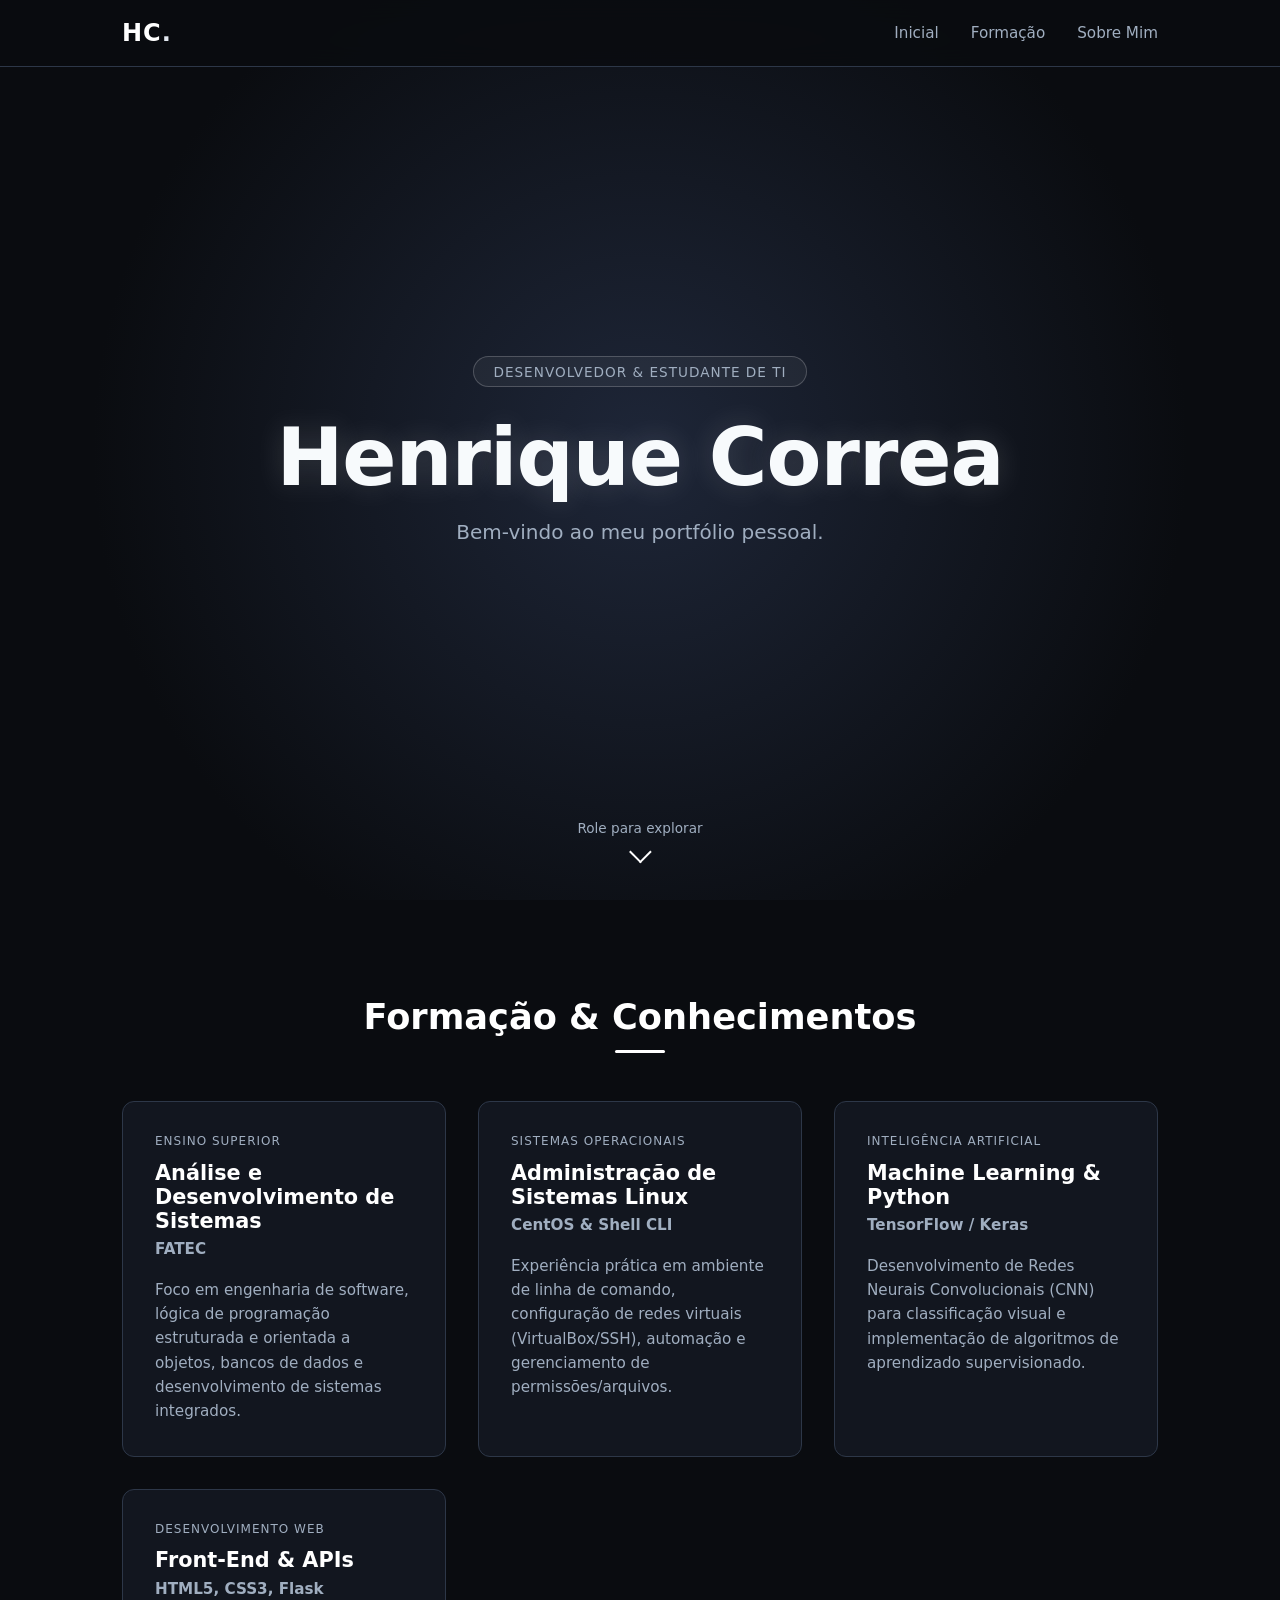
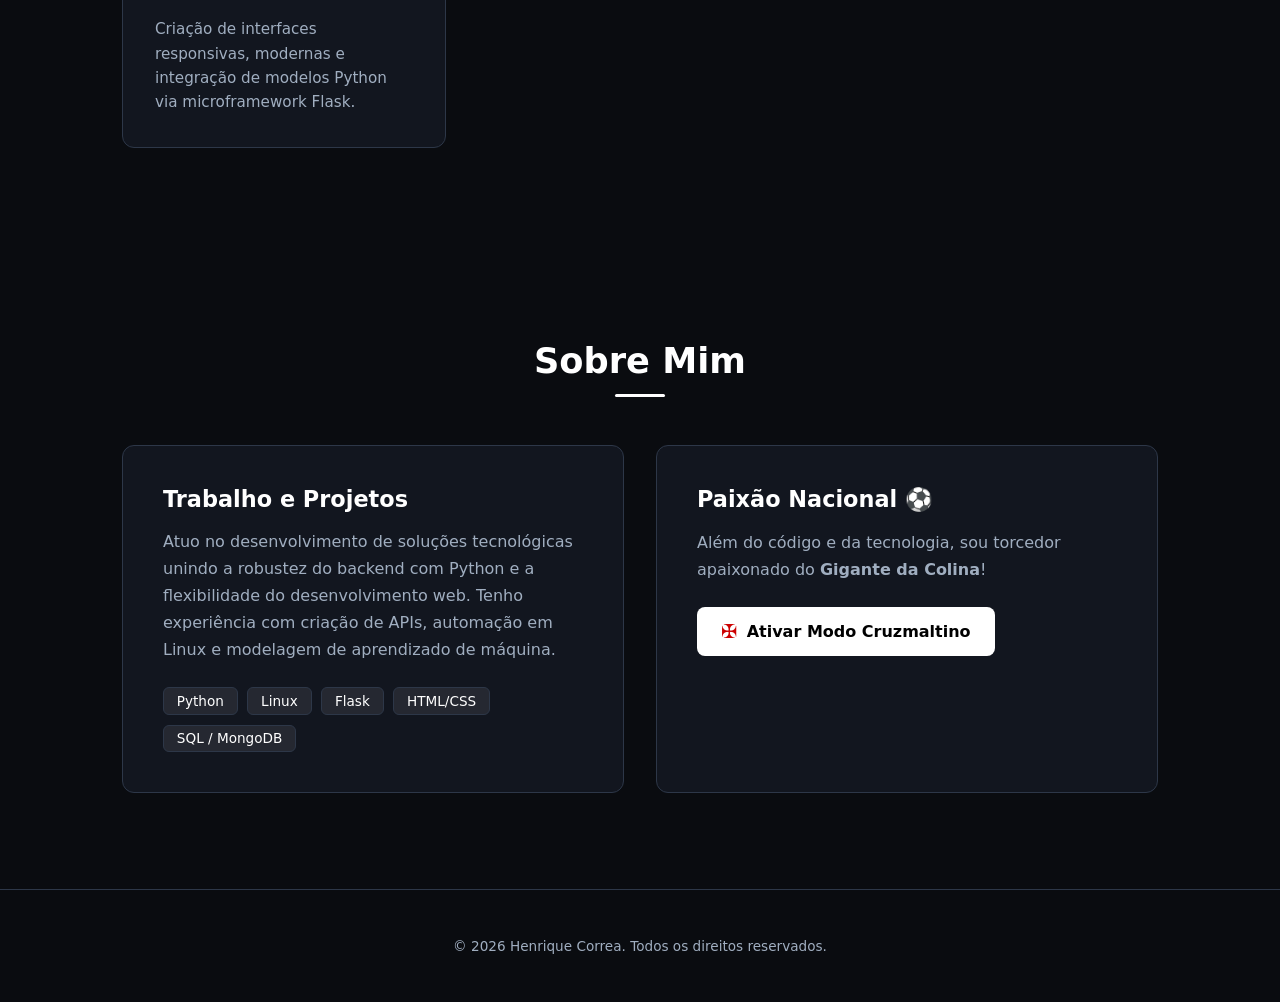
==== index.html @ 9134839c "commitando portifólio" ====
<!DOCTYPE html>
<html lang="pt-BR">
<head>
  <meta charset="UTF-8">
  <meta name="viewport" content="width=device-width, initial-scale=1.0">
  <title>Henrique Correa | Portfólio</title>
  <link rel="stylesheet" href="style.css">
</head>
<body>

  <!-- Checkbox invisível para controlar o efeito do Vasco sem JS -->
  <input type="checkbox" id="vasco-toggle" class="vasco-checkbox">

  <!-- Navbar Fixa -->
  <header class="navbar-container">
    <nav class="navbar">
      <a href="#inicial" class="logo">HC<span>.</span></a>
      <ul class="nav-links">
        <li><a href="#inicial">Inicial</a></li>
        <li><a href="#formacao">Formação</a></li>
        <li><a href="#sobre-mim">Sobre Mim</a></li>
      </ul>
    </nav>
  </header>

  <main>
    <!-- Seção 1: Inicial (Hero) -->
    <section id="inicial" class="hero-section">
      <div class="hero-content">
        <span class="badge">Desenvolvedor & Estudante de TI</span>
        <h1 class="hero-title">Henrique Correa</h1>
        <p class="hero-subtitle">Bem-vindo ao meu portfólio pessoal.</p>
        
        <a href="#formacao" class="scroll-indicator" aria-label="Rolar para baixo">
          <span>Role para explorar</span>
          <div class="chevron"></div>
        </a>
      </div>
    </section>

    <!-- Seção 2: Formação -->
    <section id="formacao" class="section-container">
      <h2 class="section-title">Formação & Conhecimentos</h2>
      
      <div class="cards-grid">
        <div class="card slide-from-left">
          <div class="card-tag">Ensino Superior</div>
          <h3>Análise e Desenvolvimento de Sistemas</h3>
          <p class="card-institution">FATEC</p>
          <p>Foco em engenharia de software, lógica de programação estruturada e orientada a objetos, bancos de dados e desenvolvimento de sistemas integrados.</p>
        </div>

        <div class="card slide-from-right">
          <div class="card-tag">Sistemas Operacionais</div>
          <h3>Administração de Sistemas Linux</h3>
          <p class="card-institution">CentOS & Shell CLI</p>
          <p>Experiência prática em ambiente de linha de comando, configuração de redes virtuais (VirtualBox/SSH), automação e gerenciamento de permissões/arquivos.</p>
        </div>

        <div class="card slide-from-left">
          <div class="card-tag">Inteligência Artificial</div>
          <h3>Machine Learning & Python</h3>
          <p class="card-institution">TensorFlow / Keras</p>

          <p>Desenvolvimento de Redes Neurais Convolucionais (CNN) para classificação visual e implementação de algoritmos de aprendizado supervisionado.</p>
        </div>

        <div class="card slide-from-right">
          <div class="card-tag">Desenvolvimento Web</div>
          <h3>Front-End & APIs</h3>
          <p class="card-institution">HTML5, CSS3, Flask</p>
          <p>Criação de interfaces responsivas, modernas e integração de modelos Python via microframework Flask.</p>
        </div>
      </div>
    </section>

    <!-- Seção 3: Sobre Mim -->
    <section id="sobre-mim" class="section-container">
      <h2 class="section-title">Sobre Mim</h2>

      <div class="about-grid">
        <div class="about-card slide-from-left">
          <h3>Trabalho e Projetos</h3>
          <p>
            Atuo no desenvolvimento de soluções tecnológicas unindo a robustez do backend com Python e a flexibilidade do desenvolvimento web. Tenho experiência com criação de APIs, automação em Linux e modelagem de aprendizado de máquina.
          </p>
          <div class="tech-tags">
            <span>Python</span>
            <span>Linux</span>
            <span>Flask</span>
            <span>HTML/CSS</span>
            <span>SQL / MongoDB</span>
          </div>
        </div>

        <div class="about-card vasco-card slide-from-right">
          <h3>Paixão Nacional ⚽</h3>
          <p>
            Além do código e da tecnologia, sou torcedor apaixonado do <strong>Gigante da Colina</strong>!
          </p>
          
          <!-- Botão que ativa a modal do Vasco via CSS -->
          <label for="vasco-toggle" class="btn-vasco">
            <span class="cross">✠</span> Ativar Modo Cruzmaltino
          </label>
        </div>
      </div>
    </section>
  </main>

  <!-- Overlay / Modal do Escudo do Vasco Girando -->
  <div class="vasco-overlay">
    <label for="vasco-toggle" class="close-btn" title="Fechar">&times;</label>
    <div class="vasco-content">
      <img src="https://upload.wikimedia.org/wikipedia/pt/a/ac/CRVascoDaGama.svg" alt="Escudo do Vasco da Gama" class="spinning-shield">
      <h2>CASACA! CASACA! ◤✠◢</h2>
      <p>Vasco da Gama!</p>
    </div>
  </div>

  <footer>
    <p>&copy; 2026 Henrique Correa. Todos os direitos reservados.</p>
  </footer>

</body>
</html>
---- style.css ----
/* ==========================================================================
   1. RESET & VARIÁVEIS
   ========================================================================== */
* {
  margin: 0;
  padding: 0;
  box-sizing: border-box;
}

:root {
  --bg-main: #0a0c10;
  --bg-card: #12161f;
  --bg-card-hover: #1a202c;
  --text-main: #ffffff;
  --text-muted: #a0aec0;
  --accent-white: #f7fafc;
  --accent-glow: rgba(255, 255, 255, 0.15);
  --border-color: #2d3748;
  --font-sans: 'Segoe UI', system-ui, -apple-system, sans-serif;
}

html {
  scroll-behavior: smooth;
  font-family: var(--font-sans);
  background-color: var(--bg-main);
  color: var(--text-main);
}

body {
  overflow-x: hidden;
}

/* ==========================================================================
   2. NAVBAR
   ========================================================================== */
.navbar-container {
  position: fixed;
  top: 0;
  left: 0;
  width: 100%;
  z-index: 1000;
  background: rgba(10, 12, 16, 0.85);
  backdrop-filter: blur(12px);
  border-bottom: 1px solid var(--border-color);
}

.navbar {
  max-width: 1100px;
  margin: 0 auto;
  display: flex;
  justify-content: space-between;
  align-items: center;
  padding: 1.2rem 2rem;
}

.logo {
  font-size: 1.5rem;
  font-weight: 800;
  color: var(--text-main);
  text-decoration: none;
  letter-spacing: 1px;
}

.logo span {
  color: #e2e8f0;
}

.nav-links {
  display: flex;
  list-style: none;
  gap: 2rem;
}

.nav-links a {
  color: var(--text-muted);
  text-decoration: none;
  font-weight: 500;
  font-size: 0.95rem;
  transition: all 0.3s ease;
  position: relative;
  padding: 0.4rem 0;
}

.nav-links a:hover {
  color: var(--text-main);
}

.nav-links a::after {
  content: '';
  position: absolute;
  bottom: 0;
  left: 0;
  width: 0%;
  height: 2px;
  background-color: var(--text-main);
  transition: width 0.3s ease;
}

.nav-links a:hover::after {
  width: 100%;
}

/* ==========================================================================
   3. SEÇÃO INICIAL (HERO)
   ========================================================================== */
.hero-section {
  min-height: 100vh;
  display: flex;
  justify-content: center;
  align-items: center;
  text-align: center;
  padding: 0 1.5rem;
  background: radial-gradient(circle at center, #1e2638 0%, var(--bg-main) 70%);
  position: relative;
}

.badge {
  display: inline-block;
  padding: 0.4rem 1.2rem;
  border-radius: 50px;
  background: rgba(255, 255, 255, 0.05);
  border: 1px solid rgba(255, 255, 255, 0.2);
  font-size: 0.85rem;
  color: var(--text-muted);
  margin-bottom: 1.5rem;
  letter-spacing: 1px;
  text-transform: uppercase;
}

.hero-title {
  font-size: clamp(2.8rem, 7vw, 5rem);
  font-weight: 900;
  letter-spacing: -1px;
  color: var(--accent-white);
  text-shadow: 0 0 30px var(--accent-glow);
  margin-bottom: 1rem;
}

.hero-subtitle {
  font-size: 1.25rem;
  color: var(--text-muted);
  max-width: 600px;
  margin: 0 auto;
}

.scroll-indicator {
  position: absolute;
  bottom: 2.5rem;
  left: 50%;
  transform: translateX(-50%);
  display: flex;
  flex-direction: column;
  align-items: center;
  gap: 0.5rem;
  color: var(--text-muted);
  text-decoration: none;
  font-size: 0.85rem;
  transition: color 0.3s;
}

.scroll-indicator:hover {
  color: var(--text-main);
}

.chevron {
  width: 16px;
  height: 16px;
  border-right: 2px solid var(--text-main);
  border-bottom: 2px solid var(--text-main);
  transform: rotate(45deg);
  animation: bounce 1.8s infinite;
}

@keyframes bounce {
  0%, 20%, 50%, 80%, 100% { transform: translateY(0) rotate(45deg); }
  40% { transform: translateY(-8px) rotate(45deg); }
  60% { transform: translateY(-4px) rotate(45deg); }
}

/* ==========================================================================
   4. SEÇÕES GENÉRICAS & CARDS
   ========================================================================== */
.section-container {
  max-width: 1100px;
  margin: 0 auto;
  padding: 6rem 2rem;
}

.section-title {
  font-size: 2.2rem;
  font-weight: 700;
  margin-bottom: 3rem;
  text-align: center;
  position: relative;
}

.section-title::after {
  content: '';
  display: block;
  width: 50px;
  height: 3px;
  background: var(--text-main);
  margin: 0.8rem auto 0;
  border-radius: 2px;
}

.cards-grid {
  display: grid;
  grid-template-columns: repeat(auto-fit, minmax(300px, 1fr));
  gap: 2rem;
}

.card {
  background: var(--bg-card);
  border: 1px solid var(--border-color);
  border-radius: 12px;
  padding: 2rem;
  transition: transform 0.3s ease, border-color 0.3s ease;
}

.card:hover {
  transform: translateY(-5px);
  border-color: rgba(255, 255, 255, 0.4);
  background: var(--bg-card-hover);
}

.card-tag {
  font-size: 0.75rem;
  text-transform: uppercase;
  letter-spacing: 1px;
  color: var(--text-muted);
  margin-bottom: 0.8rem;
}

.card h3 {
  font-size: 1.3rem;
  margin-bottom: 0.3rem;
}

.card-institution {
  color: #cbd5e0;
  font-size: 0.9rem;
  font-weight: 600;
  margin-bottom: 1rem;
}

.card p {
  color: var(--text-muted);
  line-height: 1.6;
  font-size: 0.95rem;
}

/* ==========================================================================
   5. SEÇÃO SOBRE MIM & VASCO
   ========================================================================== */
.about-grid {
  display: grid;
  grid-template-columns: repeat(auto-fit, minmax(320px, 1fr));
  gap: 2rem;
}

.about-card {
  background: var(--bg-card);
  border: 1px solid var(--border-color);
  border-radius: 12px;
  padding: 2.5rem;
}

.about-card h3 {
  font-size: 1.4rem;
  margin-bottom: 1rem;
}

.about-card p {
  color: var(--text-muted);
  line-height: 1.7;
  margin-bottom: 1.5rem;
}

.tech-tags {
  display: flex;
  flex-wrap: wrap;
  gap: 0.6rem;
}

.tech-tags span {
  background: rgba(255, 255, 255, 0.08);
  border: 1px solid var(--border-color);
  padding: 0.3rem 0.8rem;
  border-radius: 6px;
  font-size: 0.85rem;
  color: var(--text-main);
}

/* Botão do Vasco */
.btn-vasco {
  display: inline-flex;
  align-items: center;
  gap: 0.6rem;
  background: #ffffff;
  color: #000000;
  padding: 0.8rem 1.5rem;
  border-radius: 8px;
  font-weight: 700;
  cursor: pointer;
  transition: all 0.3s ease;
  user-select: none;
}

.btn-vasco:hover {
  background: #e2e8f0;
  transform: scale(1.03);
  box-shadow: 0 0 20px rgba(255, 255, 255, 0.3);
}

.btn-vasco .cross {
  color: #cc0000;
  font-size: 1.2rem;
}

/* ==========================================================================
   6. INTERATIVIDADE DO VASCO (SEM JS - CHECKBOX HACK)
   ========================================================================== */
.vasco-checkbox {
  display: none;
}

.vasco-overlay {
  position: fixed;
  top: 0;
  left: 0;
  width: 100vw;
  height: 100vh;
  background: rgba(0, 0, 0, 0.95);
  backdrop-filter: blur(10px);
  z-index: 2000;
  display: flex;
  justify-content: center;
  align-items: center;
  opacity: 0;
  pointer-events: none;
  transition: opacity 0.4s ease;
}

/* Quando o checkbox é marcado, exibe a modal */
.vasco-checkbox:checked ~ .vasco-overlay {
  opacity: 1;
  pointer-events: auto;
}

.vasco-content {
  text-align: center;
}

.spinning-shield {
  width: 220px;
  height: auto;
  margin-bottom: 2rem;
  filter: drop-shadow(0 0 25px rgba(255, 255, 255, 0.4));
  animation: spin 6s linear infinite;
}

@keyframes spin {
  from { transform: rotate(0deg); }
  to { transform: rotate(360deg); }
}

.vasco-content h2 {
  font-size: 2.2rem;
  letter-spacing: 2px;
  margin-bottom: 0.5rem;
}

.vasco-content p {
  color: var(--text-muted);
  font-size: 1.2rem;
}

.close-btn {
  position: absolute;
  top: 2rem;
  right: 2.5rem;
  font-size: 3rem;
  color: var(--text-main);
  cursor: pointer;
  transition: transform 0.2s;
}

.close-btn:hover {
  transform: scale(1.2);
}

/* ==========================================================================
   7. ANIMAÇÃO AO ROLAR (SCROLL-DRIVEN ANIMATIONS DAS LATERAIS PARA O MEIO)
   ========================================================================== */
@keyframes slideInFromLeft {
  from {
    opacity: 0;
    transform: translateX(-100px);
  }
  to {
    opacity: 1;
    transform: translateX(0);
  }
}

@keyframes slideInFromRight {
  from {
    opacity: 0;
    transform: translateX(100px);
  }
  to {
    opacity: 1;
    transform: translateX(0);
  }
}

/* Suporte Moderno CSS Scroll-Driven Animation */
@supports (animation-timeline: view()) {
  .slide-from-left {
    animation: slideInFromLeft linear both;
    animation-timeline: view();
    animation-range: entry 10% cover 30%;
  }

  .slide-from-right {
    animation: slideInFromRight linear both;
    animation-timeline: view();
    animation-range: entry 10% cover 30%;
  }
}

/* Fallback com transição suave */
@supports not (animation-timeline: view()) {
  .slide-from-left, .slide-from-right {
    opacity: 1;
    transform: none;
  }
}

/* ==========================================================================
   8. FOOTER & RESPONSIVIDADE
   ========================================================================== */
footer {
  text-align: center;
  padding: 3rem 1rem;
  border-top: 1px solid var(--border-color);
  color: var(--text-muted);
  font-size: 0.85rem;
}

@media (max-width: 600px) {
  .navbar {
    padding: 1rem;
  }
  .nav-links {
    gap: 1rem;
  }
  .nav-links a {
    font-size: 0.85rem;
  }
}
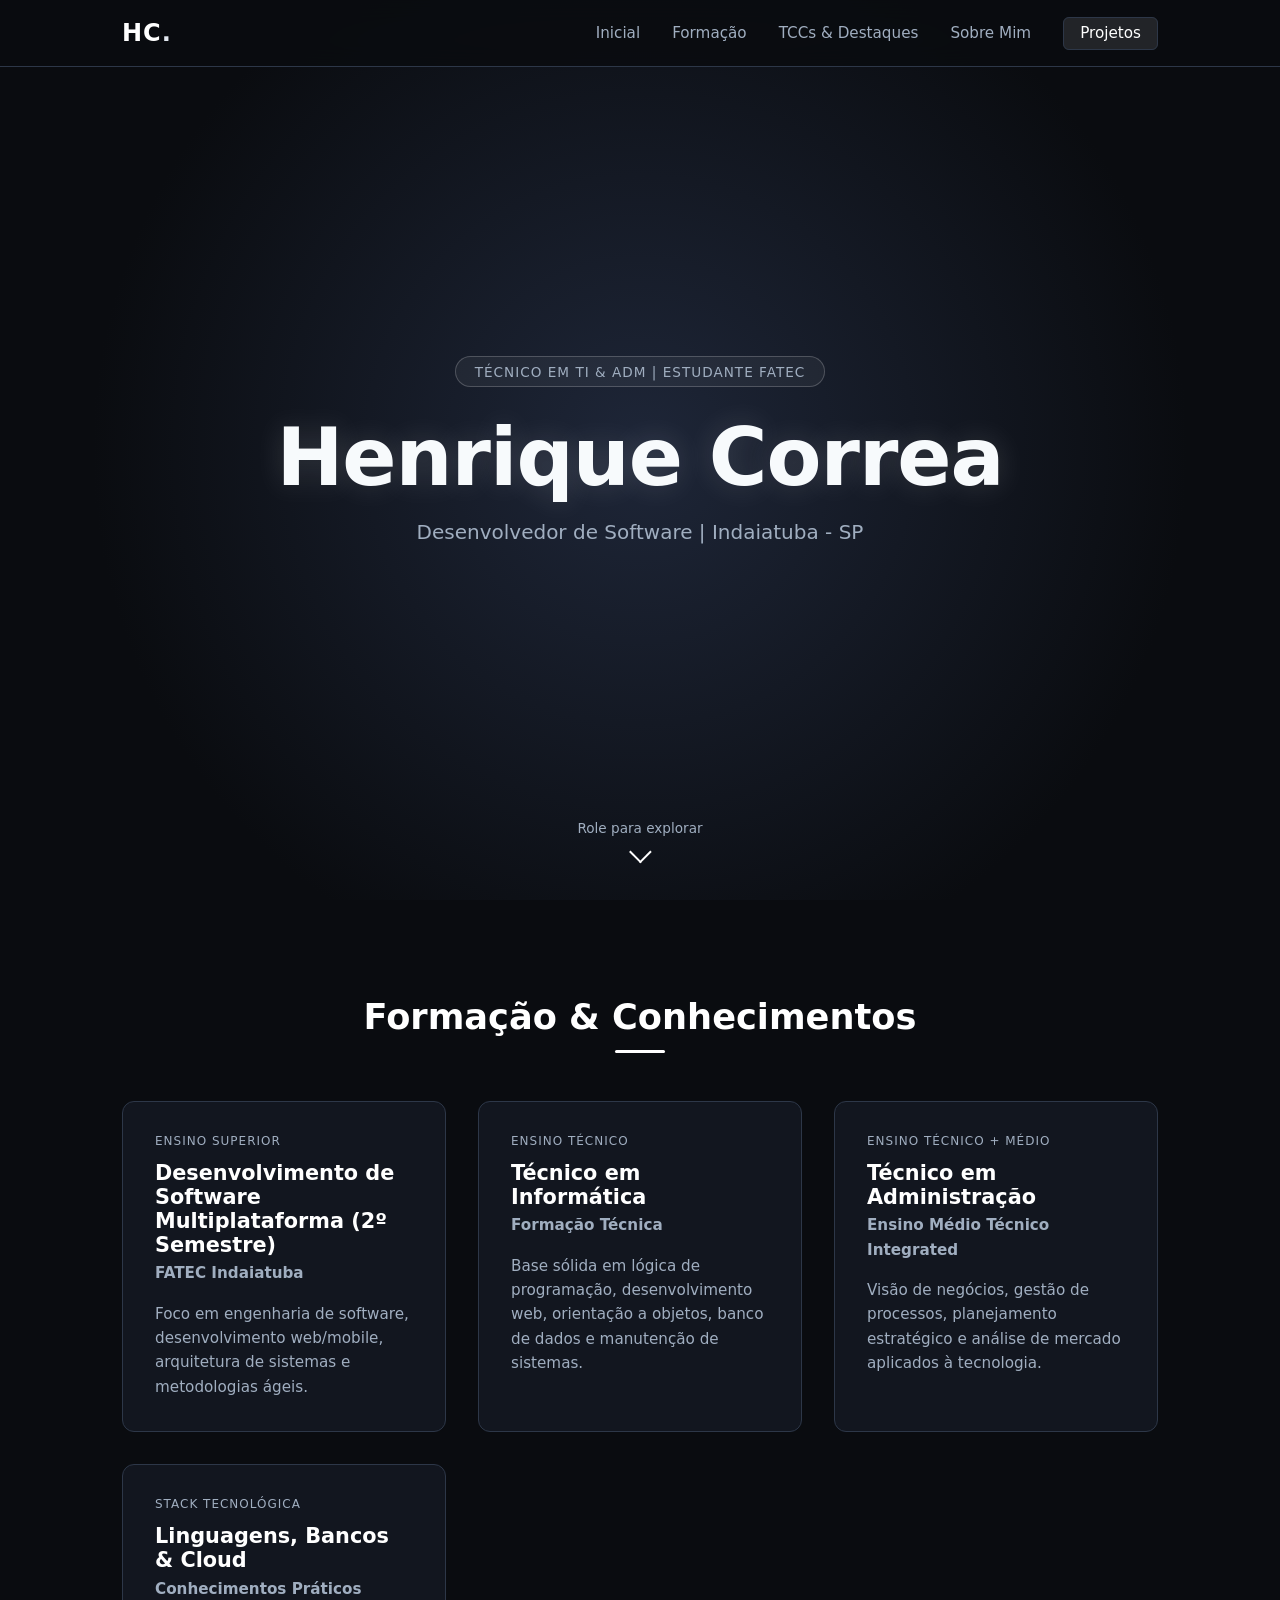
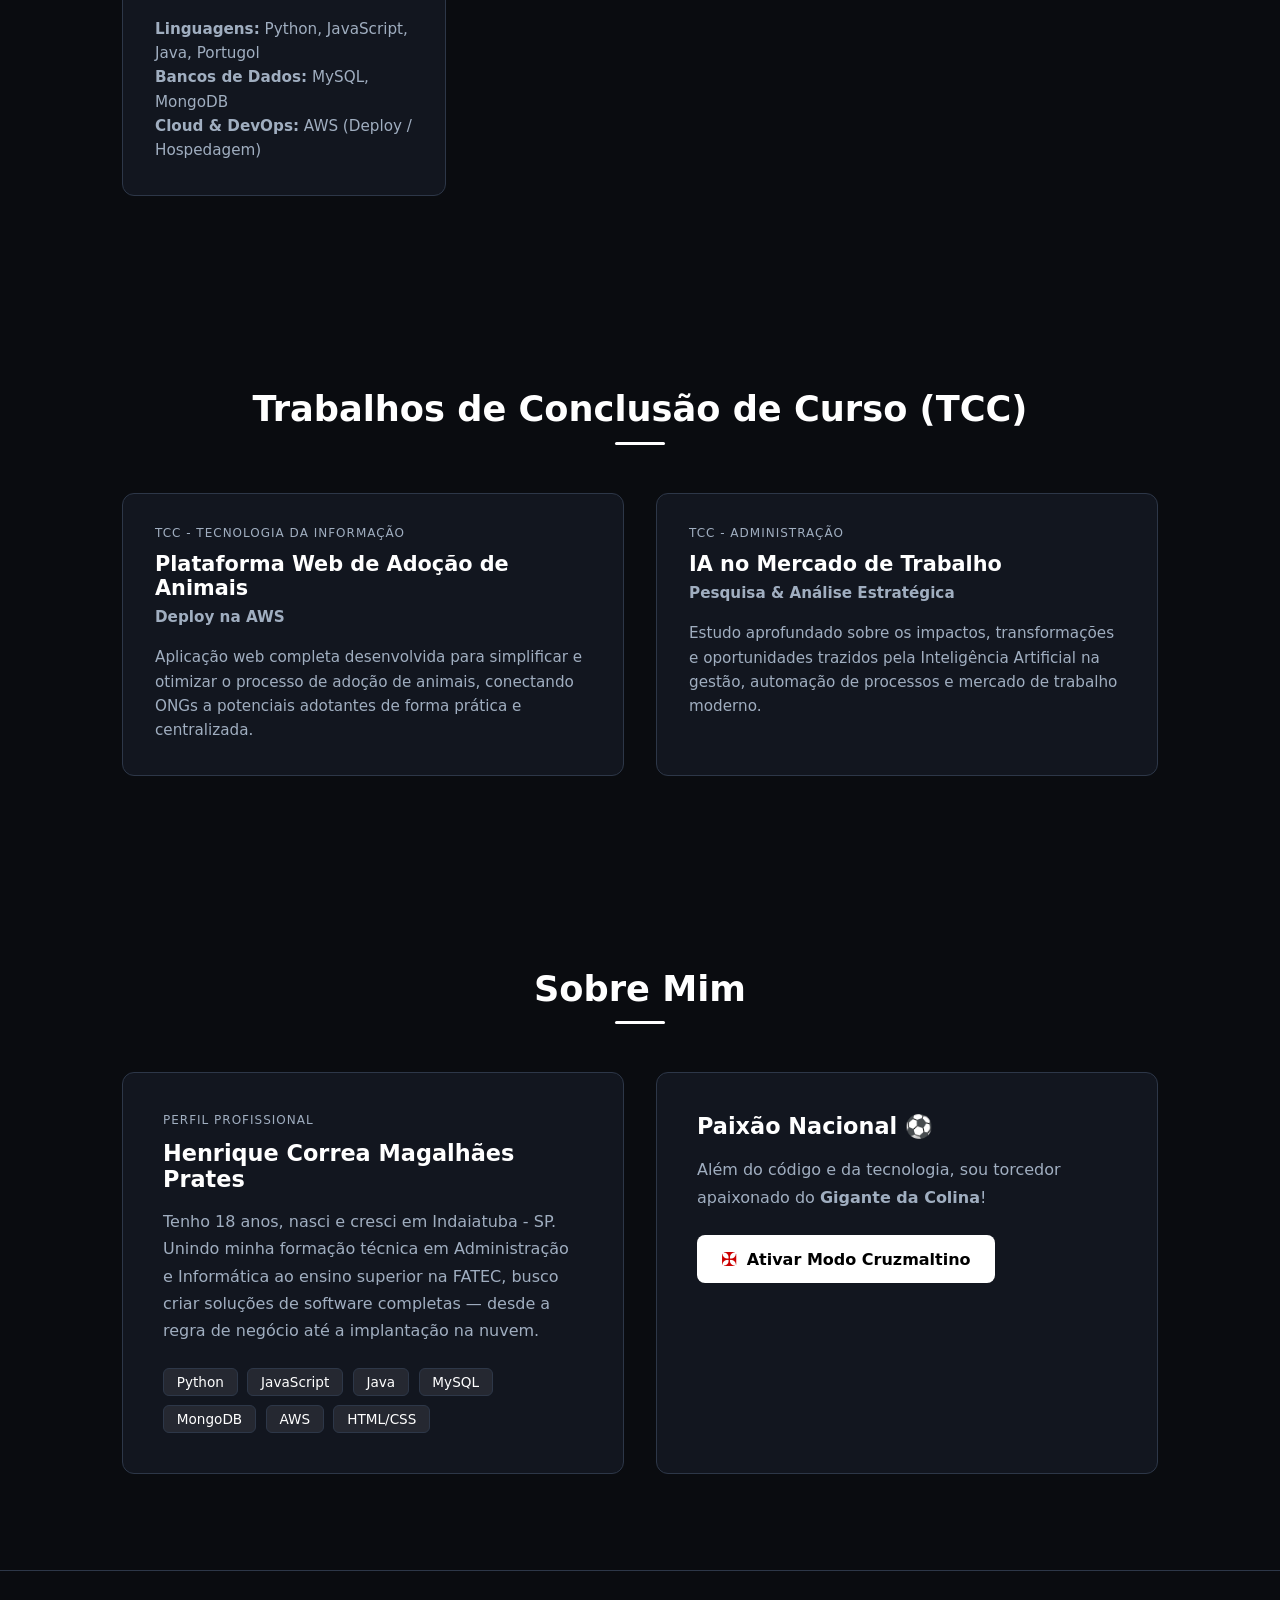
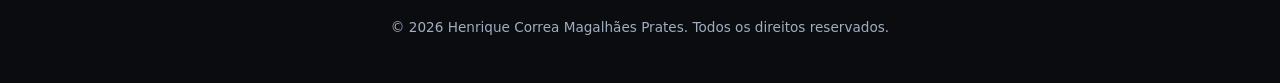
==== commit 7d025cb3: "mudanças feitas com o gemini" ====
--- a/index.html
+++ b/index.html
@@ -18,7 +18,9 @@
       <ul class="nav-links">
         <li><a href="#inicial">Inicial</a></li>
         <li><a href="#formacao">Formação</a></li>
+        <li><a href="#tccs">TCCs & Destaques</a></li>
         <li><a href="#sobre-mim">Sobre Mim</a></li>
+        <li><a href="projetos.html" class="nav-btn">Projetos</a></li>
       </ul>
     </nav>
   </header>
@@ -27,9 +29,9 @@
     <!-- Seção 1: Inicial (Hero) -->
     <section id="inicial" class="hero-section">
       <div class="hero-content">
-        <span class="badge">Desenvolvedor & Estudante de TI</span>
+        <span class="badge">Técnico em TI & Adm | Estudante FATEC</span>
         <h1 class="hero-title">Henrique Correa</h1>
-        <p class="hero-subtitle">Bem-vindo ao meu portfólio pessoal.</p>
+        <p class="hero-subtitle">Desenvolvedor de Software | Indaiatuba - SP</p>
         
         <a href="#formacao" class="scroll-indicator" aria-label="Rolar para baixo">
           <span>Role para explorar</span>
@@ -38,58 +40,83 @@
       </div>
     </section>
 
-    <!-- Seção 2: Formação -->
+    <!-- Seção 2: Formação & Conhecimentos -->
     <section id="formacao" class="section-container">
       <h2 class="section-title">Formação & Conhecimentos</h2>
       
       <div class="cards-grid">
         <div class="card slide-from-left">
           <div class="card-tag">Ensino Superior</div>
-          <h3>Análise e Desenvolvimento de Sistemas</h3>
-          <p class="card-institution">FATEC</p>
-          <p>Foco em engenharia de software, lógica de programação estruturada e orientada a objetos, bancos de dados e desenvolvimento de sistemas integrados.</p>
+          <h3>Desenvolvimento de Software Multiplataforma (2º Semestre)</h3>
+          <p class="card-institution">FATEC Indaiatuba</p>
+          <p>Foco em engenharia de software, desenvolvimento web/mobile, arquitetura de sistemas e metodologias ágeis.</p>
         </div>
 
         <div class="card slide-from-right">
-          <div class="card-tag">Sistemas Operacionais</div>
-          <h3>Administração de Sistemas Linux</h3>
-          <p class="card-institution">CentOS & Shell CLI</p>
-          <p>Experiência prática em ambiente de linha de comando, configuração de redes virtuais (VirtualBox/SSH), automação e gerenciamento de permissões/arquivos.</p>
+          <div class="card-tag">Ensino Técnico</div>
+          <h3>Técnico em Informática</h3>
+          <p class="card-institution">Formação Técnica</p>
+          <p>Base sólida em lógica de programação, desenvolvimento web, orientação a objetos, banco de dados e manutenção de sistemas.</p>
         </div>
 
         <div class="card slide-from-left">
-          <div class="card-tag">Inteligência Artificial</div>
-          <h3>Machine Learning & Python</h3>
-          <p class="card-institution">TensorFlow / Keras</p>
-
-          <p>Desenvolvimento de Redes Neurais Convolucionais (CNN) para classificação visual e implementação de algoritmos de aprendizado supervisionado.</p>
+          <div class="card-tag">Ensino Técnico + Médio</div>
+          <h3>Técnico em Administração</h3>
+          <p class="card-institution">Ensino Médio Técnico Integrated</p>
+          <p>Visão de negócios, gestão de processos, planejamento estratégico e análise de mercado aplicados à tecnologia.</p>
         </div>
 
         <div class="card slide-from-right">
-          <div class="card-tag">Desenvolvimento Web</div>
-          <h3>Front-End & APIs</h3>
-          <p class="card-institution">HTML5, CSS3, Flask</p>
-          <p>Criação de interfaces responsivas, modernas e integração de modelos Python via microframework Flask.</p>
+          <div class="card-tag">Stack Tecnológica</div>
+          <h3>Linguagens, Bancos & Cloud</h3>
+          <p class="card-institution">Conhecimentos Práticos</p>
+          <p><strong>Linguagens:</strong> Python, JavaScript, Java, Portugol<br>
+             <strong>Bancos de Dados:</strong> MySQL, MongoDB<br>
+             <strong>Cloud & DevOps:</strong> AWS (Deploy / Hospedagem)</p>
         </div>
       </div>
     </section>
 
-    <!-- Seção 3: Sobre Mim -->
+    <!-- Seção 3: TCCs e Destaques -->
+    <section id="tccs" class="section-container">
+      <h2 class="section-title">Trabalhos de Conclusão de Curso (TCC)</h2>
+
+      <div class="cards-grid">
+        <div class="card slide-from-left">
+          <div class="card-tag">TCC - Tecnologia da Informação</div>
+          <h3>Plataforma Web de Adoção de Animais</h3>
+          <p class="card-institution">Deploy na AWS</p>
+          <p>Aplicação web completa desenvolvida para simplificar e otimizar o processo de adoção de animais, conectando ONGs a potenciais adotantes de forma prática e centralizada.</p>
+        </div>
+
+        <div class="card slide-from-right">
+          <div class="card-tag">TCC - Administração</div>
+          <h3>IA no Mercado de Trabalho</h3>
+          <p class="card-institution">Pesquisa & Análise Estratégica</p>
+          <p>Estudo aprofundado sobre os impactos, transformações e oportunidades trazidos pela Inteligência Artificial na gestão, automação de processos e mercado de trabalho moderno.</p>
+        </div>
+      </div>
+    </section>
+
+    <!-- Seção 4: Sobre Mim -->
     <section id="sobre-mim" class="section-container">
       <h2 class="section-title">Sobre Mim</h2>
 
       <div class="about-grid">
         <div class="about-card slide-from-left">
-          <h3>Trabalho e Projetos</h3>
+          <div class="card-tag">Perfil Profissional</div>
+          <h3>Henrique Correa Magalhães Prates</h3>
           <p>
-            Atuo no desenvolvimento de soluções tecnológicas unindo a robustez do backend com Python e a flexibilidade do desenvolvimento web. Tenho experiência com criação de APIs, automação em Linux e modelagem de aprendizado de máquina.
+            Tenho 18 anos, nasci e cresci em Indaiatuba - SP. Unindo minha formação técnica em Administração e Informática ao ensino superior na FATEC, busco criar soluções de software completas — desde a regra de negócio até a implantação na nuvem.
           </p>
           <div class="tech-tags">
             <span>Python</span>
-            <span>Linux</span>
-            <span>Flask</span>
+            <span>JavaScript</span>
+            <span>Java</span>
+            <span>MySQL</span>
+            <span>MongoDB</span>
+            <span>AWS</span>
             <span>HTML/CSS</span>
-            <span>SQL / MongoDB</span>
           </div>
         </div>
 
@@ -112,14 +139,14 @@
   <div class="vasco-overlay">
     <label for="vasco-toggle" class="close-btn" title="Fechar">&times;</label>
     <div class="vasco-content">
-      <img src="https://upload.wikimedia.org/wikipedia/pt/a/ac/CRVascoDaGama.svg" alt="Escudo do Vasco da Gama" class="spinning-shield">
-      <h2>CASACA! CASACA! ◤✠◢</h2>
+      <img src="https://lojahepta.com/cdn/shop/collections/Vasco.png?v=1777574917&width=2048" alt="Escudo do Vasco da Gama" class="spinning-shield">
+      <h2>◤✠◢</h2>
       <p>Vasco da Gama!</p>
     </div>
   </div>
 
   <footer>
-    <p>&copy; 2026 Henrique Correa. Todos os direitos reservados.</p>
+    <p>&copy; 2026 Henrique Correa Magalhães Prates. Todos os direitos reservados.</p>
   </footer>
 
 </body>
--- a/style.css
+++ b/style.css
@@ -459,4 +459,25 @@
   .nav-links a {
     font-size: 0.85rem;
   }
+}
+
+/* ==========================================================================
+   AJUSTES NAVBAR PARA O BOTÃO DE PROJETOS
+   ========================================================================== */
+.nav-links .nav-btn {
+  background: rgba(255, 255, 255, 0.1);
+  border: 1px solid var(--border-color);
+  padding: 0.4rem 1rem;
+  border-radius: 6px;
+  color: var(--text-main);
+}
+
+.nav-links .nav-btn:hover,
+.nav-links .nav-btn.active {
+  background: #ffffff;
+  color: #000000;
+}
+
+.nav-links .nav-btn::after {
+  display: none;
 }
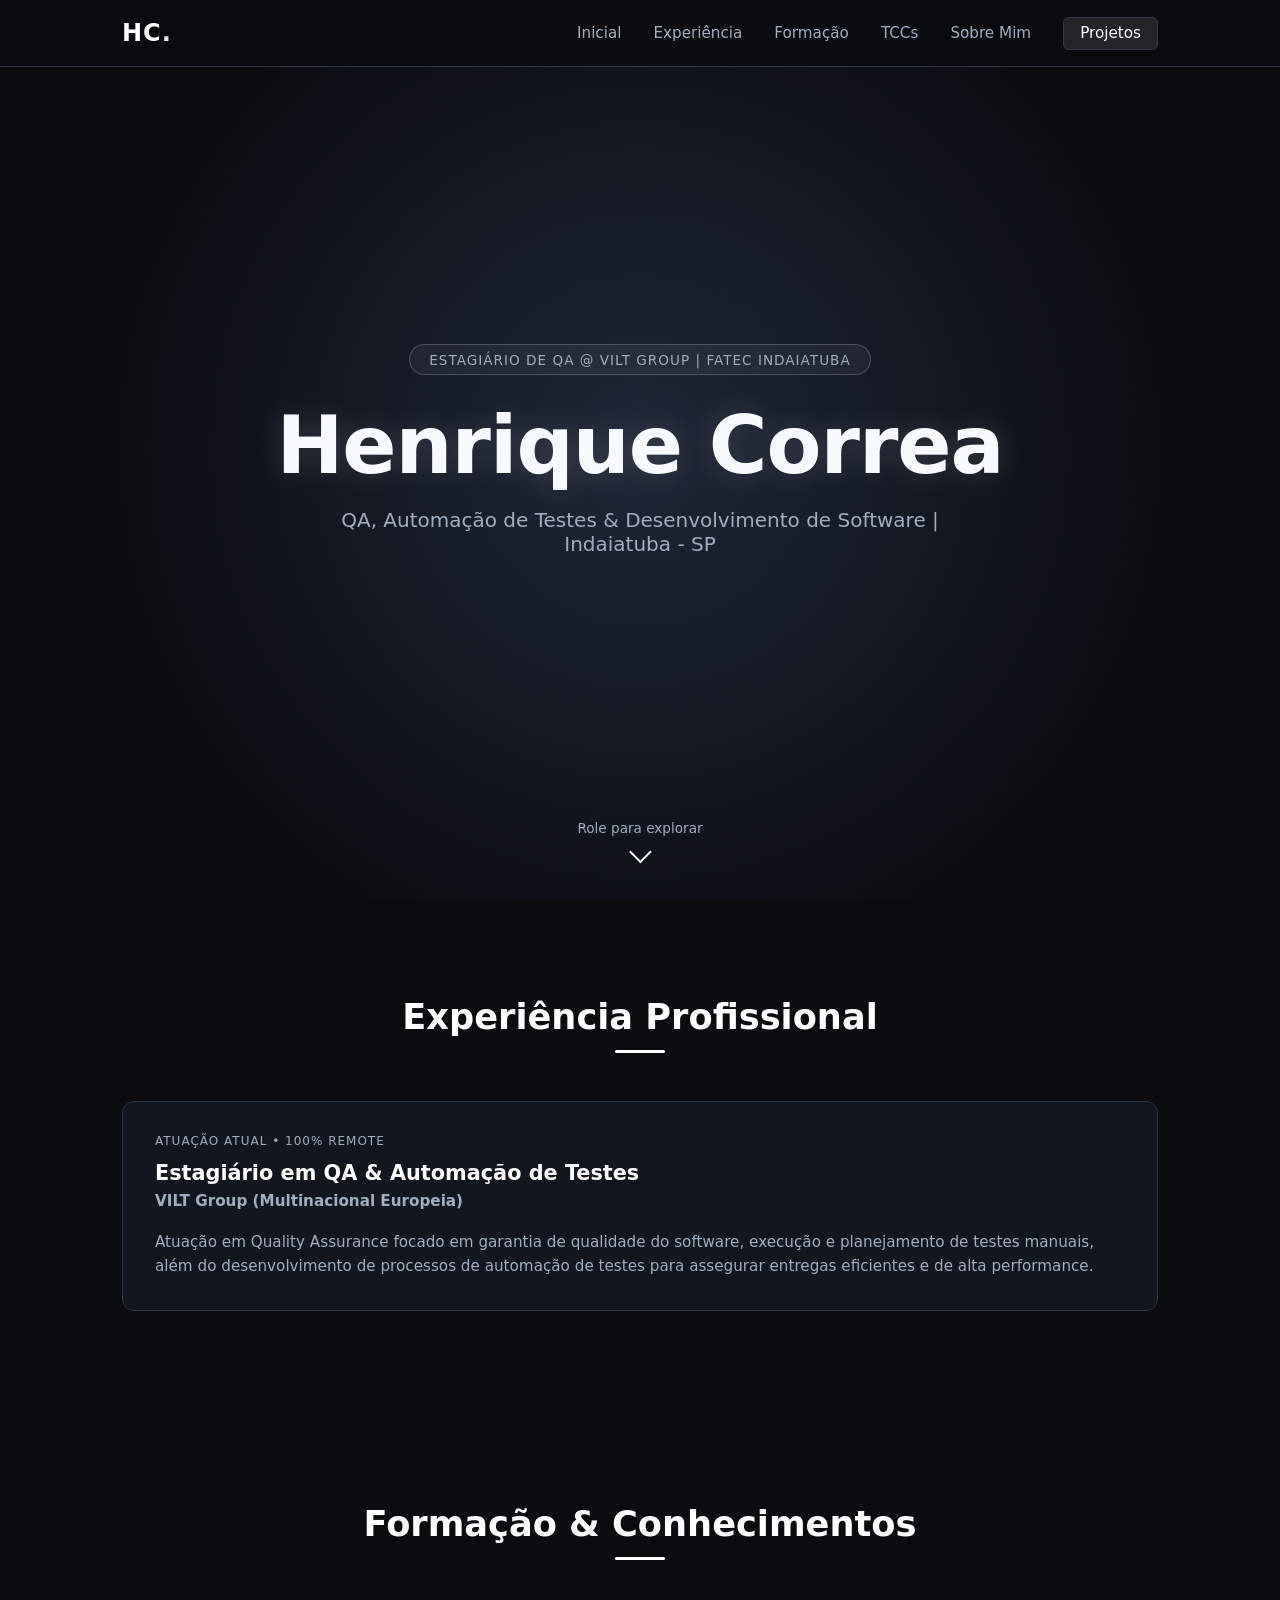
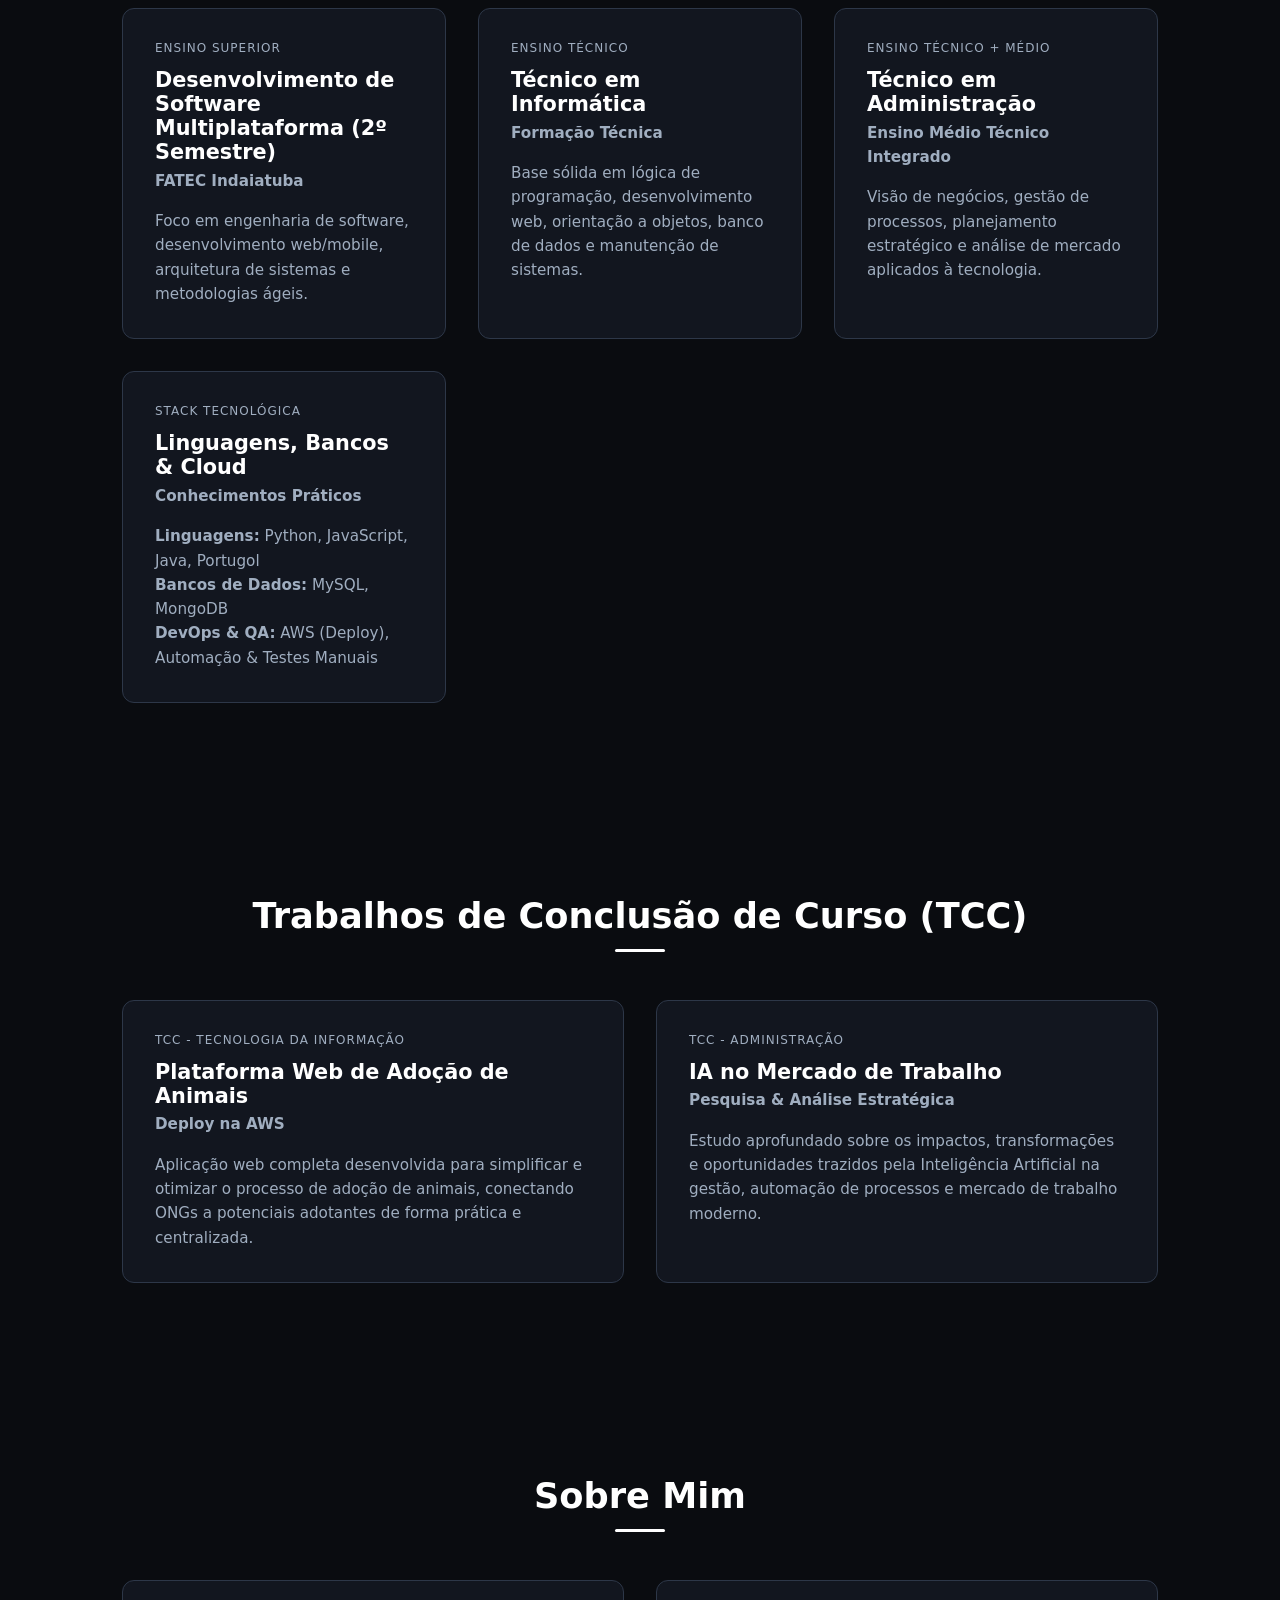
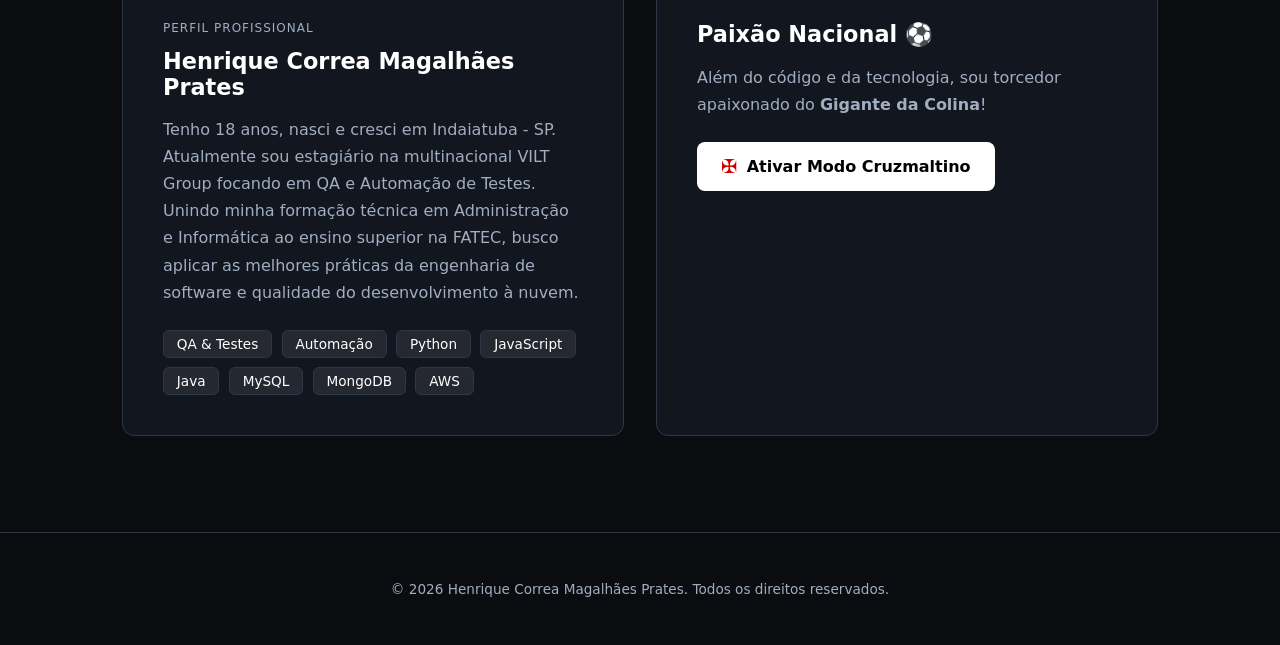
==== commit a7f05f91: "atualizando pagina principal, adicionando experiencia profissional" ====
--- a/index.html
+++ b/index.html
@@ -17,8 +17,9 @@
       <a href="#inicial" class="logo">HC<span>.</span></a>
       <ul class="nav-links">
         <li><a href="#inicial">Inicial</a></li>
+        <li><a href="#experiencia">Experiência</a></li>
         <li><a href="#formacao">Formação</a></li>
-        <li><a href="#tccs">TCCs & Destaques</a></li>
+        <li><a href="#tccs">TCCs</a></li>
         <li><a href="#sobre-mim">Sobre Mim</a></li>
         <li><a href="projetos.html" class="nav-btn">Projetos</a></li>
       </ul>
@@ -29,18 +30,34 @@
     <!-- Seção 1: Inicial (Hero) -->
     <section id="inicial" class="hero-section">
       <div class="hero-content">
-        <span class="badge">Técnico em TI & Adm | Estudante FATEC</span>
+        <span class="badge">Estagiário de QA @ VILT Group | FATEC Indaiatuba</span>
         <h1 class="hero-title">Henrique Correa</h1>
-        <p class="hero-subtitle">Desenvolvedor de Software | Indaiatuba - SP</p>
+        <p class="hero-subtitle">QA, Automação de Testes & Desenvolvimento de Software | Indaiatuba - SP</p>
         
-        <a href="#formacao" class="scroll-indicator" aria-label="Rolar para baixo">
+        <a href="#experiencia" class="scroll-indicator" aria-label="Rolar para baixo">
           <span>Role para explorar</span>
           <div class="chevron"></div>
         </a>
       </div>
     </section>
 
-    <!-- Seção 2: Formação & Conhecimentos -->
+    <!-- Seção 2: Experiência Profissional -->
+    <section id="experiencia" class="section-container">
+      <h2 class="section-title">Experiência Profissional</h2>
+
+      <div class="cards-grid">
+        <div class="card slide-from-left" style="grid-column: 1 / -1;">
+          <div class="card-tag">Atuação Atual • 100% Remote</div>
+          <h3>Estagiário em QA & Automação de Testes</h3>
+          <p class="card-institution">VILT Group (Multinacional Europeia)</p>
+          <p>
+            Atuação em Quality Assurance focado em garantia de qualidade do software, execução e planejamento de testes manuais, além do desenvolvimento de processos de automação de testes para assegurar entregas eficientes e de alta performance.
+          </p>
+        </div>
+      </div>
+    </section>
+
+    <!-- Seção 3: Formação & Conhecimentos -->
     <section id="formacao" class="section-container">
       <h2 class="section-title">Formação & Conhecimentos</h2>
       
@@ -62,7 +79,7 @@
         <div class="card slide-from-left">
           <div class="card-tag">Ensino Técnico + Médio</div>
           <h3>Técnico em Administração</h3>
-          <p class="card-institution">Ensino Médio Técnico Integrated</p>
+          <p class="card-institution">Ensino Médio Técnico Integrado</p>
           <p>Visão de negócios, gestão de processos, planejamento estratégico e análise de mercado aplicados à tecnologia.</p>
         </div>
 
@@ -72,12 +89,12 @@
           <p class="card-institution">Conhecimentos Práticos</p>
           <p><strong>Linguagens:</strong> Python, JavaScript, Java, Portugol<br>
              <strong>Bancos de Dados:</strong> MySQL, MongoDB<br>
-             <strong>Cloud & DevOps:</strong> AWS (Deploy / Hospedagem)</p>
+             <strong>DevOps & QA:</strong> AWS (Deploy), Automação & Testes Manuais</p>
         </div>
       </div>
     </section>
 
-    <!-- Seção 3: TCCs e Destaques -->
+    <!-- Seção 4: TCCs e Destaques -->
     <section id="tccs" class="section-container">
       <h2 class="section-title">Trabalhos de Conclusão de Curso (TCC)</h2>
 
@@ -98,7 +115,7 @@
       </div>
     </section>
 
-    <!-- Seção 4: Sobre Mim -->
+    <!-- Seção 5: Sobre Mim -->
     <section id="sobre-mim" class="section-container">
       <h2 class="section-title">Sobre Mim</h2>
 
@@ -107,16 +124,17 @@
           <div class="card-tag">Perfil Profissional</div>
           <h3>Henrique Correa Magalhães Prates</h3>
           <p>
-            Tenho 18 anos, nasci e cresci em Indaiatuba - SP. Unindo minha formação técnica em Administração e Informática ao ensino superior na FATEC, busco criar soluções de software completas — desde a regra de negócio até a implantação na nuvem.
+            Tenho 18 anos, nasci e cresci em Indaiatuba - SP. Atualmente sou estagiário na multinacional VILT Group focando em QA e Automação de Testes. Unindo minha formação técnica em Administração e Informática ao ensino superior na FATEC, busco aplicar as melhores práticas da engenharia de software e qualidade do desenvolvimento à nuvem.
           </p>
           <div class="tech-tags">
+            <span>QA & Testes</span>
+            <span>Automação</span>
             <span>Python</span>
             <span>JavaScript</span>
             <span>Java</span>
             <span>MySQL</span>
             <span>MongoDB</span>
             <span>AWS</span>
-            <span>HTML/CSS</span>
           </div>
         </div>
 
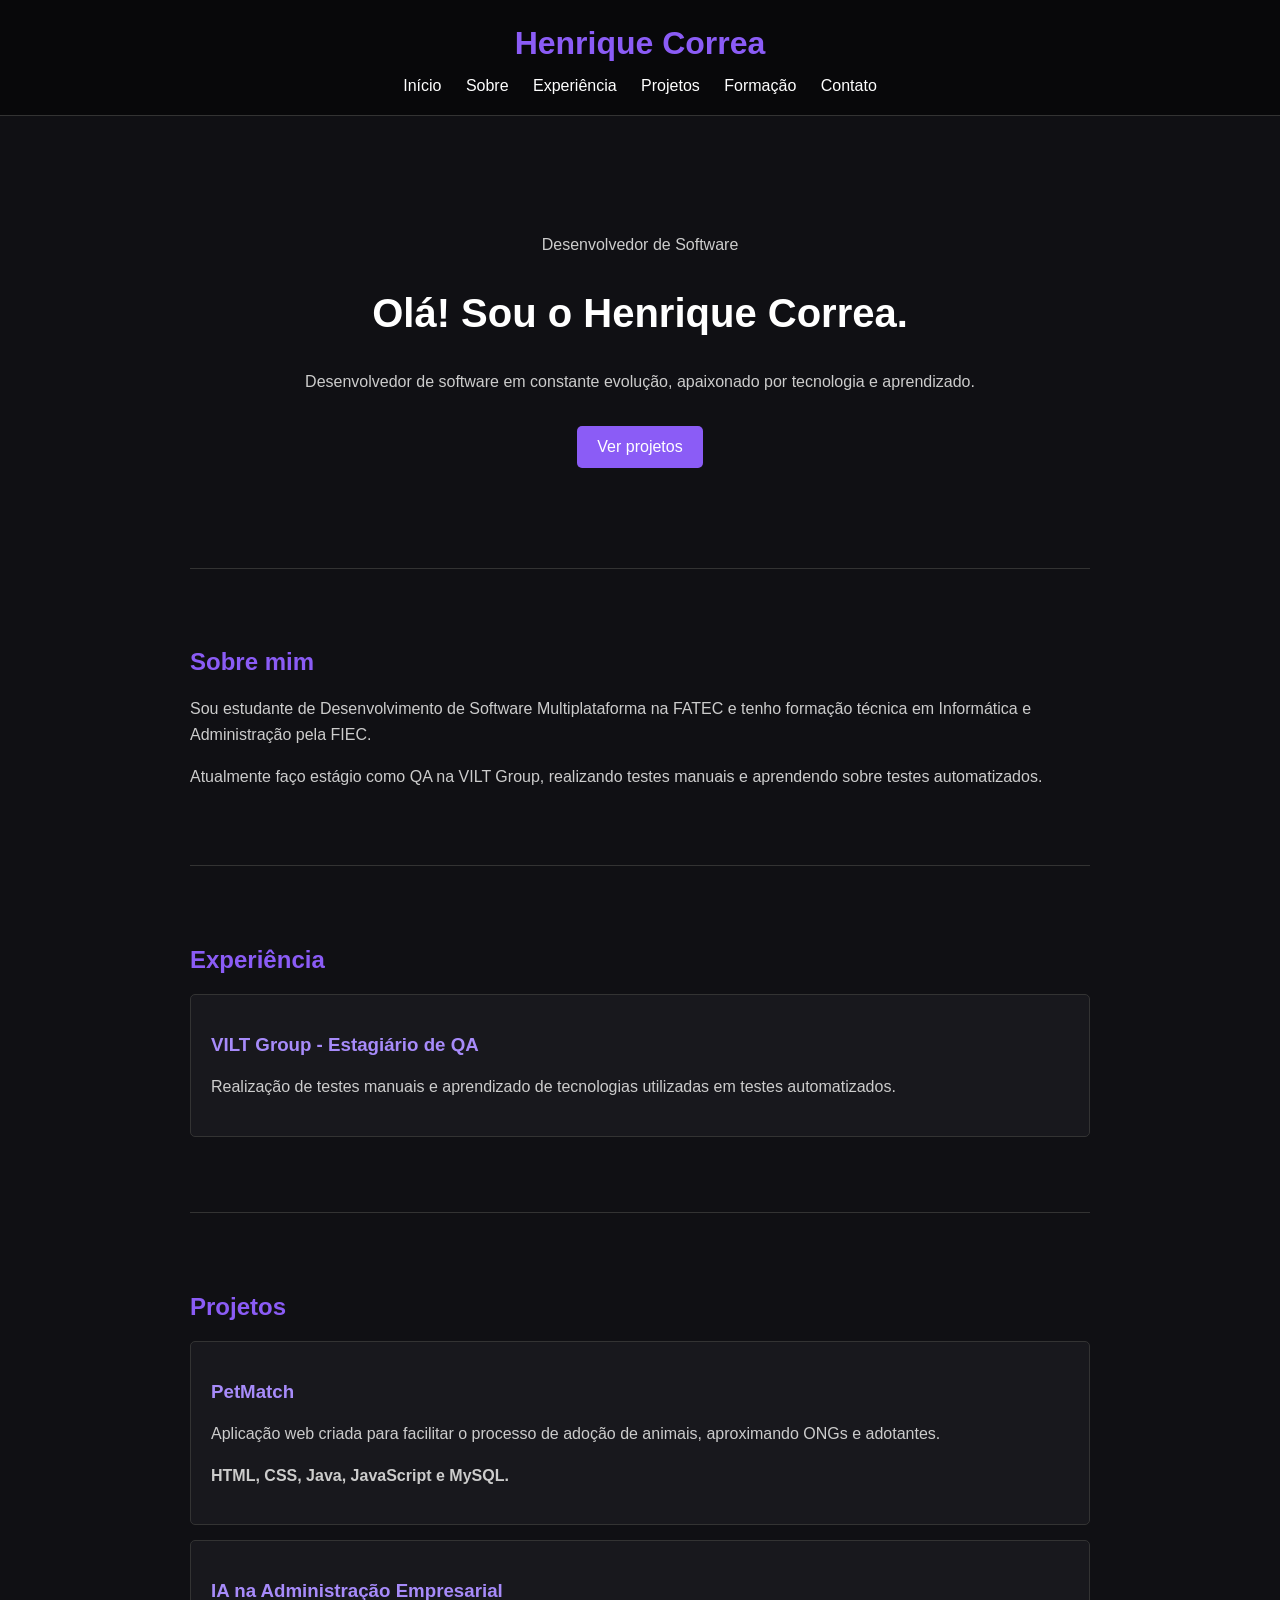
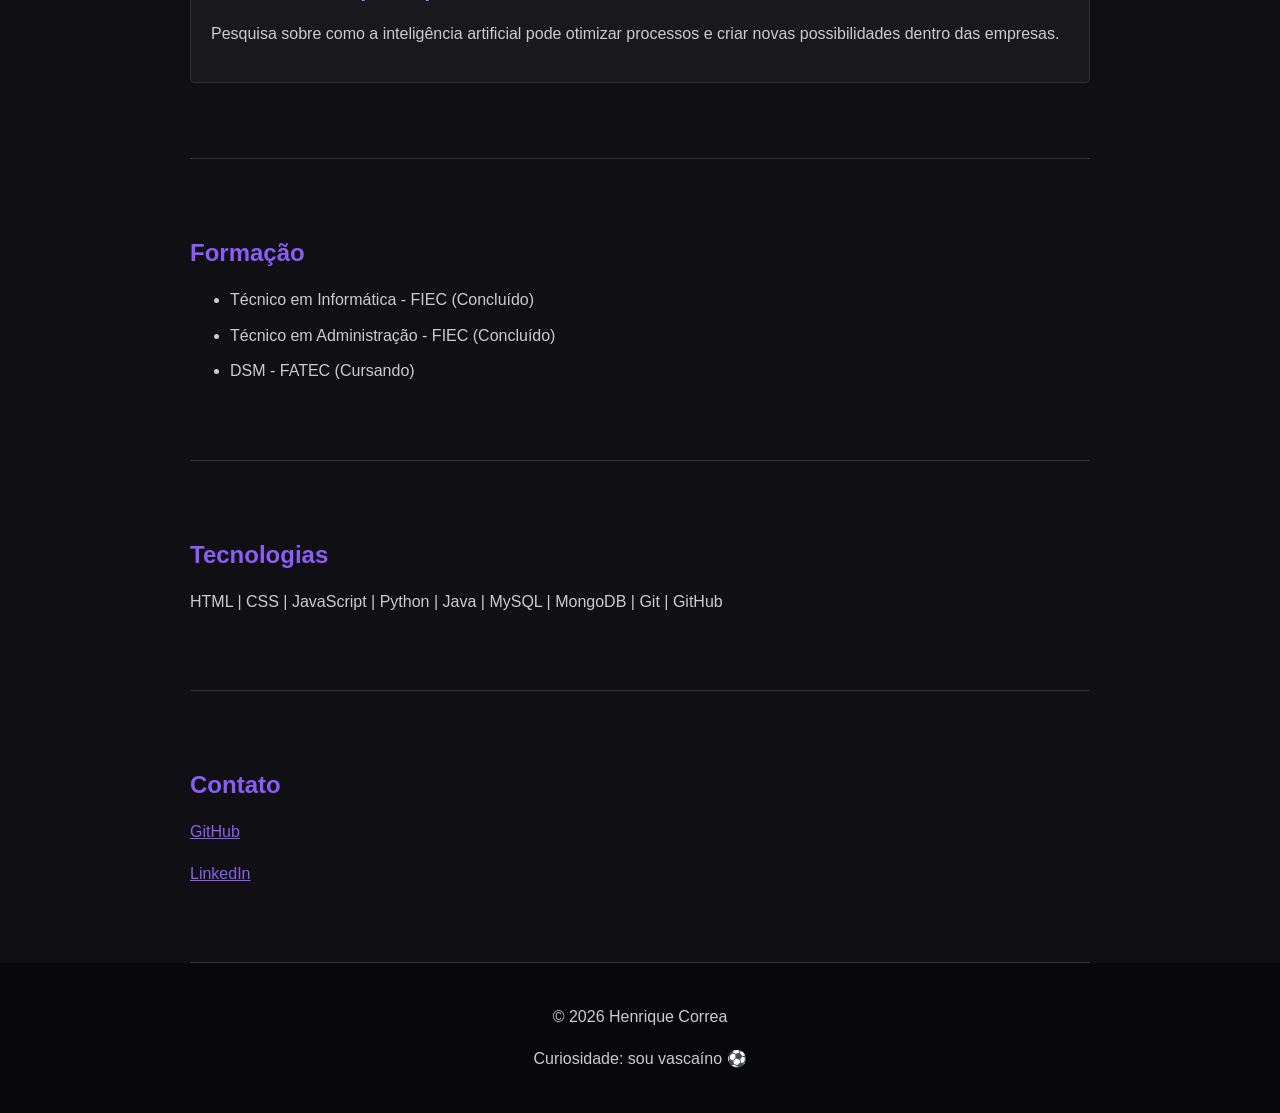
==== commit b30f6388: "Adicionando as mudanças e finalizando a aplicação web" ====
--- a/index.html
+++ b/index.html
@@ -1,171 +1,110 @@
 <!DOCTYPE html>
-<html lang="pt-BR">
+<html lang="pt-br">
+
 <head>
-  <meta charset="UTF-8">
-  <meta name="viewport" content="width=device-width, initial-scale=1.0">
-  <title>Henrique Correa | Portfólio</title>
-  <link rel="stylesheet" href="style.css">
+    <meta charset="UTF-8">
+    <meta name="viewport" content="width=device-width, initial-scale=1.0">
+    <title>Henrique Correa - Portfólio</title>
+    <link rel="stylesheet" href="style.css">
 </head>
+
 <body>
+    <header>
+        <h1>Henrique Correa</h1>
+        <nav>
+            <a href="#inicio">Início</a>
+            <a href="#sobre">Sobre</a>
+            <a href="#experiencia">Experiência</a>
+            <a href="#projetos">Projetos</a>
+            <a href="#formacao">Formação</a>
+            <a href="#contato">Contato</a>
+        </nav>
+    </header>
+    <main>
+        <section id="inicio" class="inicio">
+            <p>Desenvolvedor de Software</p>
+            <h2>Olá! Sou o Henrique Correa.</h2>
+            <p>
+                Desenvolvedor de software em constante evolução,
+                apaixonado por tecnologia e aprendizado.
+            </p>
+            <a class="botao" href="#projetos">Ver projetos</a>
+        </section>
+        <section id="sobre">
+            <h2>Sobre mim</h2>
+            <p>
+                Sou estudante de Desenvolvimento de Software
+                Multiplataforma na FATEC e tenho formação técnica
+                em Informática e Administração pela FIEC.
+            </p>
+            <p>
+                Atualmente faço estágio como QA na VILT Group,
+                realizando testes manuais e aprendendo sobre
+                testes automatizados.
+            </p>
+        </section>
+        <section id="experiencia">
+            <h2>Experiência</h2>
+            <div class="card">
+                <h3>VILT Group - Estagiário de QA</h3>
+                <p>
+                    Realização de testes manuais e aprendizado
+                    de tecnologias utilizadas em testes automatizados.
+                </p>
+            </div>
+        </section>
+        <section id="projetos">
+            <h2>Projetos</h2>
+            <div class="card">
+                <h3>PetMatch</h3>
+                <p>
+                    Aplicação web criada para facilitar o processo
+                    de adoção de animais, aproximando ONGs e adotantes.
+                </p>
+                <p><strong>HTML, CSS, Java, JavaScript e MySQL.</strong></p>
+            </div>
+            <div class="card">
+                <h3>IA na Administração Empresarial</h3>
+                <p>
+                    Pesquisa sobre como a inteligência artificial
+                    pode otimizar processos e criar novas possibilidades
+                    dentro das empresas.
+                </p>
+            </div>
+        </section>
+        <section id="formacao">
+            <h2>Formação</h2>
+            <ul>
+                <li>Técnico em Informática - FIEC (Concluído)</li>
+                <li>Técnico em Administração - FIEC (Concluído)</li>
+                <li>DSM - FATEC (Cursando)</li>
+            </ul>
+        </section>
+        <section>
+            <h2>Tecnologias</h2>
+            <p>
+                HTML | CSS | JavaScript | Python | Java |
+                MySQL | MongoDB | Git | GitHub
+            </p>
+        </section>
+        <section id="contato">
+            <h2>Contato</h2>
+            <p>
+                <a href="https://github.com/correahenrique" target="_blank">
+                    GitHub
+                </a>
+            </p>
+            <p>
+                <a href="https://www.linkedin.com/in/henriquecorreamprates/" target="_blank">
+                    LinkedIn
+                </a>
+            </p>
+        </section>
+    </main>
+    <footer>
+        <p>© 2026 Henrique Correa</p>
+        <p>Curiosidade: sou vascaíno ⚽</p>
+    </footer>
+</body>
 
-  <!-- Checkbox invisível para controlar o efeito do Vasco sem JS -->
-  <input type="checkbox" id="vasco-toggle" class="vasco-checkbox">
-
-  <!-- Navbar Fixa -->
-  <header class="navbar-container">
-    <nav class="navbar">
-      <a href="#inicial" class="logo">HC<span>.</span></a>
-      <ul class="nav-links">
-        <li><a href="#inicial">Inicial</a></li>
-        <li><a href="#experiencia">Experiência</a></li>
-        <li><a href="#formacao">Formação</a></li>
-        <li><a href="#tccs">TCCs</a></li>
-        <li><a href="#sobre-mim">Sobre Mim</a></li>
-        <li><a href="projetos.html" class="nav-btn">Projetos</a></li>
-      </ul>
-    </nav>
-  </header>
-
-  <main>
-    <!-- Seção 1: Inicial (Hero) -->
-    <section id="inicial" class="hero-section">
-      <div class="hero-content">
-        <span class="badge">Estagiário de QA @ VILT Group | FATEC Indaiatuba</span>
-        <h1 class="hero-title">Henrique Correa</h1>
-        <p class="hero-subtitle">QA, Automação de Testes & Desenvolvimento de Software | Indaiatuba - SP</p>
-        
-        <a href="#experiencia" class="scroll-indicator" aria-label="Rolar para baixo">
-          <span>Role para explorar</span>
-          <div class="chevron"></div>
-        </a>
-      </div>
-    </section>
-
-    <!-- Seção 2: Experiência Profissional -->
-    <section id="experiencia" class="section-container">
-      <h2 class="section-title">Experiência Profissional</h2>
-
-      <div class="cards-grid">
-        <div class="card slide-from-left" style="grid-column: 1 / -1;">
-          <div class="card-tag">Atuação Atual • 100% Remote</div>
-          <h3>Estagiário em QA & Automação de Testes</h3>
-          <p class="card-institution">VILT Group (Multinacional Europeia)</p>
-          <p>
-            Atuação em Quality Assurance focado em garantia de qualidade do software, execução e planejamento de testes manuais, além do desenvolvimento de processos de automação de testes para assegurar entregas eficientes e de alta performance.
-          </p>
-        </div>
-      </div>
-    </section>
-
-    <!-- Seção 3: Formação & Conhecimentos -->
-    <section id="formacao" class="section-container">
-      <h2 class="section-title">Formação & Conhecimentos</h2>
-      
-      <div class="cards-grid">
-        <div class="card slide-from-left">
-          <div class="card-tag">Ensino Superior</div>
-          <h3>Desenvolvimento de Software Multiplataforma (2º Semestre)</h3>
-          <p class="card-institution">FATEC Indaiatuba</p>
-          <p>Foco em engenharia de software, desenvolvimento web/mobile, arquitetura de sistemas e metodologias ágeis.</p>
-        </div>
-
-        <div class="card slide-from-right">
-          <div class="card-tag">Ensino Técnico</div>
-          <h3>Técnico em Informática</h3>
-          <p class="card-institution">Formação Técnica</p>
-          <p>Base sólida em lógica de programação, desenvolvimento web, orientação a objetos, banco de dados e manutenção de sistemas.</p>
-        </div>
-
-        <div class="card slide-from-left">
-          <div class="card-tag">Ensino Técnico + Médio</div>
-          <h3>Técnico em Administração</h3>
-          <p class="card-institution">Ensino Médio Técnico Integrado</p>
-          <p>Visão de negócios, gestão de processos, planejamento estratégico e análise de mercado aplicados à tecnologia.</p>
-        </div>
-
-        <div class="card slide-from-right">
-          <div class="card-tag">Stack Tecnológica</div>
-          <h3>Linguagens, Bancos & Cloud</h3>
-          <p class="card-institution">Conhecimentos Práticos</p>
-          <p><strong>Linguagens:</strong> Python, JavaScript, Java, Portugol<br>
-             <strong>Bancos de Dados:</strong> MySQL, MongoDB<br>
-             <strong>DevOps & QA:</strong> AWS (Deploy), Automação & Testes Manuais</p>
-        </div>
-      </div>
-    </section>
-
-    <!-- Seção 4: TCCs e Destaques -->
-    <section id="tccs" class="section-container">
-      <h2 class="section-title">Trabalhos de Conclusão de Curso (TCC)</h2>
-
-      <div class="cards-grid">
-        <div class="card slide-from-left">
-          <div class="card-tag">TCC - Tecnologia da Informação</div>
-          <h3>Plataforma Web de Adoção de Animais</h3>
-          <p class="card-institution">Deploy na AWS</p>
-          <p>Aplicação web completa desenvolvida para simplificar e otimizar o processo de adoção de animais, conectando ONGs a potenciais adotantes de forma prática e centralizada.</p>
-        </div>
-
-        <div class="card slide-from-right">
-          <div class="card-tag">TCC - Administração</div>
-          <h3>IA no Mercado de Trabalho</h3>
-          <p class="card-institution">Pesquisa & Análise Estratégica</p>
-          <p>Estudo aprofundado sobre os impactos, transformações e oportunidades trazidos pela Inteligência Artificial na gestão, automação de processos e mercado de trabalho moderno.</p>
-        </div>
-      </div>
-    </section>
-
-    <!-- Seção 5: Sobre Mim -->
-    <section id="sobre-mim" class="section-container">
-      <h2 class="section-title">Sobre Mim</h2>
-
-      <div class="about-grid">
-        <div class="about-card slide-from-left">
-          <div class="card-tag">Perfil Profissional</div>
-          <h3>Henrique Correa Magalhães Prates</h3>
-          <p>
-            Tenho 18 anos, nasci e cresci em Indaiatuba - SP. Atualmente sou estagiário na multinacional VILT Group focando em QA e Automação de Testes. Unindo minha formação técnica em Administração e Informática ao ensino superior na FATEC, busco aplicar as melhores práticas da engenharia de software e qualidade do desenvolvimento à nuvem.
-          </p>
-          <div class="tech-tags">
-            <span>QA & Testes</span>
-            <span>Automação</span>
-            <span>Python</span>
-            <span>JavaScript</span>
-            <span>Java</span>
-            <span>MySQL</span>
-            <span>MongoDB</span>
-            <span>AWS</span>
-          </div>
-        </div>
-
-        <div class="about-card vasco-card slide-from-right">
-          <h3>Paixão Nacional ⚽</h3>
-          <p>
-            Além do código e da tecnologia, sou torcedor apaixonado do <strong>Gigante da Colina</strong>!
-          </p>
-          
-          <!-- Botão que ativa a modal do Vasco via CSS -->
-          <label for="vasco-toggle" class="btn-vasco">
-            <span class="cross">✠</span> Ativar Modo Cruzmaltino
-          </label>
-        </div>
-      </div>
-    </section>
-  </main>
-
-  <!-- Overlay / Modal do Escudo do Vasco Girando -->
-  <div class="vasco-overlay">
-    <label for="vasco-toggle" class="close-btn" title="Fechar">&times;</label>
-    <div class="vasco-content">
-      <img src="https://lojahepta.com/cdn/shop/collections/Vasco.png?v=1777574917&width=2048" alt="Escudo do Vasco da Gama" class="spinning-shield">
-      <h2>◤✠◢</h2>
-      <p>Vasco da Gama!</p>
-    </div>
-  </div>
-
-  <footer>
-    <p>&copy; 2026 Henrique Correa Magalhães Prates. Todos os direitos reservados.</p>
-  </footer>
-
-</body>
 </html>
--- a/style.css
+++ b/style.css
@@ -1,483 +1,126 @@
-/* ==========================================================================
-   1. RESET & VARIÁVEIS
-   ========================================================================== */
 * {
-  margin: 0;
-  padding: 0;
-  box-sizing: border-box;
-}
-
-:root {
-  --bg-main: #0a0c10;
-  --bg-card: #12161f;
-  --bg-card-hover: #1a202c;
-  --text-main: #ffffff;
-  --text-muted: #a0aec0;
-  --accent-white: #f7fafc;
-  --accent-glow: rgba(255, 255, 255, 0.15);
-  --border-color: #2d3748;
-  --font-sans: 'Segoe UI', system-ui, -apple-system, sans-serif;
-}
-
-html {
-  scroll-behavior: smooth;
-  font-family: var(--font-sans);
-  background-color: var(--bg-main);
-  color: var(--text-main);
+    box-sizing: border-box;
 }
 
 body {
-  overflow-x: hidden;
+    margin: 0;
+    background-color: #101014;
+    color: white;
+    font-family: Arial, sans-serif;
 }
 
-/* ==========================================================================
-   2. NAVBAR
-   ========================================================================== */
-.navbar-container {
-  position: fixed;
-  top: 0;
-  left: 0;
-  width: 100%;
-  z-index: 1000;
-  background: rgba(10, 12, 16, 0.85);
-  backdrop-filter: blur(12px);
-  border-bottom: 1px solid var(--border-color);
+header {
+    background-color: #08080a;
+    padding: 20px;
+    text-align: center;
+    border-bottom: 1px solid #333;
 }
 
-.navbar {
-  max-width: 1100px;
-  margin: 0 auto;
-  display: flex;
-  justify-content: space-between;
-  align-items: center;
-  padding: 1.2rem 2rem;
+header h1 {
+    color: #8b5cf6;
+    margin: 5px;
 }
 
-.logo {
-  font-size: 1.5rem;
-  font-weight: 800;
-  color: var(--text-main);
-  text-decoration: none;
-  letter-spacing: 1px;
+nav {
+    margin-top: 15px;
 }
 
-.logo span {
-  color: #e2e8f0;
+nav a {
+    color: white;
+    text-decoration: none;
+    margin: 0 10px;
 }
 
-.nav-links {
-  display: flex;
-  list-style: none;
-  gap: 2rem;
+nav a:hover {
+    color: #8b5cf6;
 }
 
-.nav-links a {
-  color: var(--text-muted);
-  text-decoration: none;
-  font-weight: 500;
-  font-size: 0.95rem;
-  transition: all 0.3s ease;
-  position: relative;
-  padding: 0.4rem 0;
+main {
+    width: 80%;
+    max-width: 900px;
+    margin: auto;
 }
 
-.nav-links a:hover {
-  color: var(--text-main);
+section {
+    padding: 60px 0;
+    border-bottom: 1px solid #333;
 }
 
-.nav-links a::after {
-  content: '';
-  position: absolute;
-  bottom: 0;
-  left: 0;
-  width: 0%;
-  height: 2px;
-  background-color: var(--text-main);
-  transition: width 0.3s ease;
+h2 {
+    color: #8b5cf6;
 }
 
-.nav-links a:hover::after {
-  width: 100%;
+.inicio {
+    text-align: center;
+    padding: 100px 20px;
 }
 
-/* ==========================================================================
-   3. SEÇÃO INICIAL (HERO)
-   ========================================================================== */
-.hero-section {
-  min-height: 100vh;
-  display: flex;
-  justify-content: center;
-  align-items: center;
-  text-align: center;
-  padding: 0 1.5rem;
-  background: radial-gradient(circle at center, #1e2638 0%, var(--bg-main) 70%);
-  position: relative;
+.inicio h2 {
+    color: white;
+    font-size: 40px;
 }
 
-.badge {
-  display: inline-block;
-  padding: 0.4rem 1.2rem;
-  border-radius: 50px;
-  background: rgba(255, 255, 255, 0.05);
-  border: 1px solid rgba(255, 255, 255, 0.2);
-  font-size: 0.85rem;
-  color: var(--text-muted);
-  margin-bottom: 1.5rem;
-  letter-spacing: 1px;
-  text-transform: uppercase;
+.inicio p {
+    color: #ccc;
 }
 
-.hero-title {
-  font-size: clamp(2.8rem, 7vw, 5rem);
-  font-weight: 900;
-  letter-spacing: -1px;
-  color: var(--accent-white);
-  text-shadow: 0 0 30px var(--accent-glow);
-  margin-bottom: 1rem;
+.botao {
+    display: inline-block;
+    margin-top: 15px;
+    padding: 12px 20px;
+    background-color: #8b5cf6;
+    color: white;
+    text-decoration: none;
+    border-radius: 5px;
 }
 
-.hero-subtitle {
-  font-size: 1.25rem;
-  color: var(--text-muted);
-  max-width: 600px;
-  margin: 0 auto;
-}
-
-.scroll-indicator {
-  position: absolute;
-  bottom: 2.5rem;
-  left: 50%;
-  transform: translateX(-50%);
-  display: flex;
-  flex-direction: column;
-  align-items: center;
-  gap: 0.5rem;
-  color: var(--text-muted);
-  text-decoration: none;
-  font-size: 0.85rem;
-  transition: color 0.3s;
-}
-
-.scroll-indicator:hover {
-  color: var(--text-main);
-}
-
-.chevron {
-  width: 16px;
-  height: 16px;
-  border-right: 2px solid var(--text-main);
-  border-bottom: 2px solid var(--text-main);
-  transform: rotate(45deg);
-  animation: bounce 1.8s infinite;
-}
-
-@keyframes bounce {
-  0%, 20%, 50%, 80%, 100% { transform: translateY(0) rotate(45deg); }
-  40% { transform: translateY(-8px) rotate(45deg); }
-  60% { transform: translateY(-4px) rotate(45deg); }
-}
-
-/* ==========================================================================
-   4. SEÇÕES GENÉRICAS & CARDS
-   ========================================================================== */
-.section-container {
-  max-width: 1100px;
-  margin: 0 auto;
-  padding: 6rem 2rem;
-}
-
-.section-title {
-  font-size: 2.2rem;
-  font-weight: 700;
-  margin-bottom: 3rem;
-  text-align: center;
-  position: relative;
-}
-
-.section-title::after {
-  content: '';
-  display: block;
-  width: 50px;
-  height: 3px;
-  background: var(--text-main);
-  margin: 0.8rem auto 0;
-  border-radius: 2px;
-}
-
-.cards-grid {
-  display: grid;
-  grid-template-columns: repeat(auto-fit, minmax(300px, 1fr));
-  gap: 2rem;
+.botao:hover {
+    background-color: #6d3ed1;
 }
 
 .card {
-  background: var(--bg-card);
-  border: 1px solid var(--border-color);
-  border-radius: 12px;
-  padding: 2rem;
-  transition: transform 0.3s ease, border-color 0.3s ease;
-}
-
-.card:hover {
-  transform: translateY(-5px);
-  border-color: rgba(255, 255, 255, 0.4);
-  background: var(--bg-card-hover);
-}
-
-.card-tag {
-  font-size: 0.75rem;
-  text-transform: uppercase;
-  letter-spacing: 1px;
-  color: var(--text-muted);
-  margin-bottom: 0.8rem;
+    background-color: #18181d;
+    border: 1px solid #333;
+    padding: 20px;
+    margin: 15px 0;
+    border-radius: 5px;
 }
 
 .card h3 {
-  font-size: 1.3rem;
-  margin-bottom: 0.3rem;
+    color: #a78bfa;
 }
 
-.card-institution {
-  color: #cbd5e0;
-  font-size: 0.9rem;
-  font-weight: 600;
-  margin-bottom: 1rem;
+p,
+li {
+    color: #ccc;
+    line-height: 1.6;
 }
 
-.card p {
-  color: var(--text-muted);
-  line-height: 1.6;
-  font-size: 0.95rem;
+li {
+    margin: 10px 0;
 }
 
-/* ==========================================================================
-   5. SEÇÃO SOBRE MIM & VASCO
-   ========================================================================== */
-.about-grid {
-  display: grid;
-  grid-template-columns: repeat(auto-fit, minmax(320px, 1fr));
-  gap: 2rem;
+a {
+    color: #8b5cf6;
 }
 
-.about-card {
-  background: var(--bg-card);
-  border: 1px solid var(--border-color);
-  border-radius: 12px;
-  padding: 2.5rem;
-}
-
-.about-card h3 {
-  font-size: 1.4rem;
-  margin-bottom: 1rem;
-}
-
-.about-card p {
-  color: var(--text-muted);
-  line-height: 1.7;
-  margin-bottom: 1.5rem;
-}
-
-.tech-tags {
-  display: flex;
-  flex-wrap: wrap;
-  gap: 0.6rem;
-}
-
-.tech-tags span {
-  background: rgba(255, 255, 255, 0.08);
-  border: 1px solid var(--border-color);
-  padding: 0.3rem 0.8rem;
-  border-radius: 6px;
-  font-size: 0.85rem;
-  color: var(--text-main);
-}
-
-/* Botão do Vasco */
-.btn-vasco {
-  display: inline-flex;
-  align-items: center;
-  gap: 0.6rem;
-  background: #ffffff;
-  color: #000000;
-  padding: 0.8rem 1.5rem;
-  border-radius: 8px;
-  font-weight: 700;
-  cursor: pointer;
-  transition: all 0.3s ease;
-  user-select: none;
-}
-
-.btn-vasco:hover {
-  background: #e2e8f0;
-  transform: scale(1.03);
-  box-shadow: 0 0 20px rgba(255, 255, 255, 0.3);
-}
-
-.btn-vasco .cross {
-  color: #cc0000;
-  font-size: 1.2rem;
-}
-
-/* ==========================================================================
-   6. INTERATIVIDADE DO VASCO (SEM JS - CHECKBOX HACK)
-   ========================================================================== */
-.vasco-checkbox {
-  display: none;
-}
-
-.vasco-overlay {
-  position: fixed;
-  top: 0;
-  left: 0;
-  width: 100vw;
-  height: 100vh;
-  background: rgba(0, 0, 0, 0.95);
-  backdrop-filter: blur(10px);
-  z-index: 2000;
-  display: flex;
-  justify-content: center;
-  align-items: center;
-  opacity: 0;
-  pointer-events: none;
-  transition: opacity 0.4s ease;
-}
-
-/* Quando o checkbox é marcado, exibe a modal */
-.vasco-checkbox:checked ~ .vasco-overlay {
-  opacity: 1;
-  pointer-events: auto;
-}
-
-.vasco-content {
-  text-align: center;
-}
-
-.spinning-shield {
-  width: 220px;
-  height: auto;
-  margin-bottom: 2rem;
-  filter: drop-shadow(0 0 25px rgba(255, 255, 255, 0.4));
-  animation: spin 6s linear infinite;
-}
-
-@keyframes spin {
-  from { transform: rotate(0deg); }
-  to { transform: rotate(360deg); }
-}
-
-.vasco-content h2 {
-  font-size: 2.2rem;
-  letter-spacing: 2px;
-  margin-bottom: 0.5rem;
-}
-
-.vasco-content p {
-  color: var(--text-muted);
-  font-size: 1.2rem;
-}
-
-.close-btn {
-  position: absolute;
-  top: 2rem;
-  right: 2.5rem;
-  font-size: 3rem;
-  color: var(--text-main);
-  cursor: pointer;
-  transition: transform 0.2s;
-}
-
-.close-btn:hover {
-  transform: scale(1.2);
-}
-
-/* ==========================================================================
-   7. ANIMAÇÃO AO ROLAR (SCROLL-DRIVEN ANIMATIONS DAS LATERAIS PARA O MEIO)
-   ========================================================================== */
-@keyframes slideInFromLeft {
-  from {
-    opacity: 0;
-    transform: translateX(-100px);
-  }
-  to {
-    opacity: 1;
-    transform: translateX(0);
-  }
-}
-
-@keyframes slideInFromRight {
-  from {
-    opacity: 0;
-    transform: translateX(100px);
-  }
-  to {
-    opacity: 1;
-    transform: translateX(0);
-  }
-}
-
-/* Suporte Moderno CSS Scroll-Driven Animation */
-@supports (animation-timeline: view()) {
-  .slide-from-left {
-    animation: slideInFromLeft linear both;
-    animation-timeline: view();
-    animation-range: entry 10% cover 30%;
-  }
-
-  .slide-from-right {
-    animation: slideInFromRight linear both;
-    animation-timeline: view();
-    animation-range: entry 10% cover 30%;
-  }
-}
-
-/* Fallback com transição suave */
-@supports not (animation-timeline: view()) {
-  .slide-from-left, .slide-from-right {
-    opacity: 1;
-    transform: none;
-  }
-}
-
-/* ==========================================================================
-   8. FOOTER & RESPONSIVIDADE
-   ========================================================================== */
 footer {
-  text-align: center;
-  padding: 3rem 1rem;
-  border-top: 1px solid var(--border-color);
-  color: var(--text-muted);
-  font-size: 0.85rem;
+    background-color: #08080a;
+    text-align: center;
+    padding: 25px;
 }
 
 @media (max-width: 600px) {
-  .navbar {
-    padding: 1rem;
-  }
-  .nav-links {
-    gap: 1rem;
-  }
-  .nav-links a {
-    font-size: 0.85rem;
-  }
-}
+    main {
+        width: 90%;
+    }
 
-/* ==========================================================================
-   AJUSTES NAVBAR PARA O BOTÃO DE PROJETOS
-   ========================================================================== */
-.nav-links .nav-btn {
-  background: rgba(255, 255, 255, 0.1);
-  border: 1px solid var(--border-color);
-  padding: 0.4rem 1rem;
-  border-radius: 6px;
-  color: var(--text-main);
-}
+    nav a {
+        display: block;
+        margin: 10px;
+    }
 
-.nav-links .nav-btn:hover,
-.nav-links .nav-btn.active {
-  background: #ffffff;
-  color: #000000;
-}
-
-.nav-links .nav-btn::after {
-  display: none;
+    .inicio h2 {
+        font-size: 30px;
+    }
 }
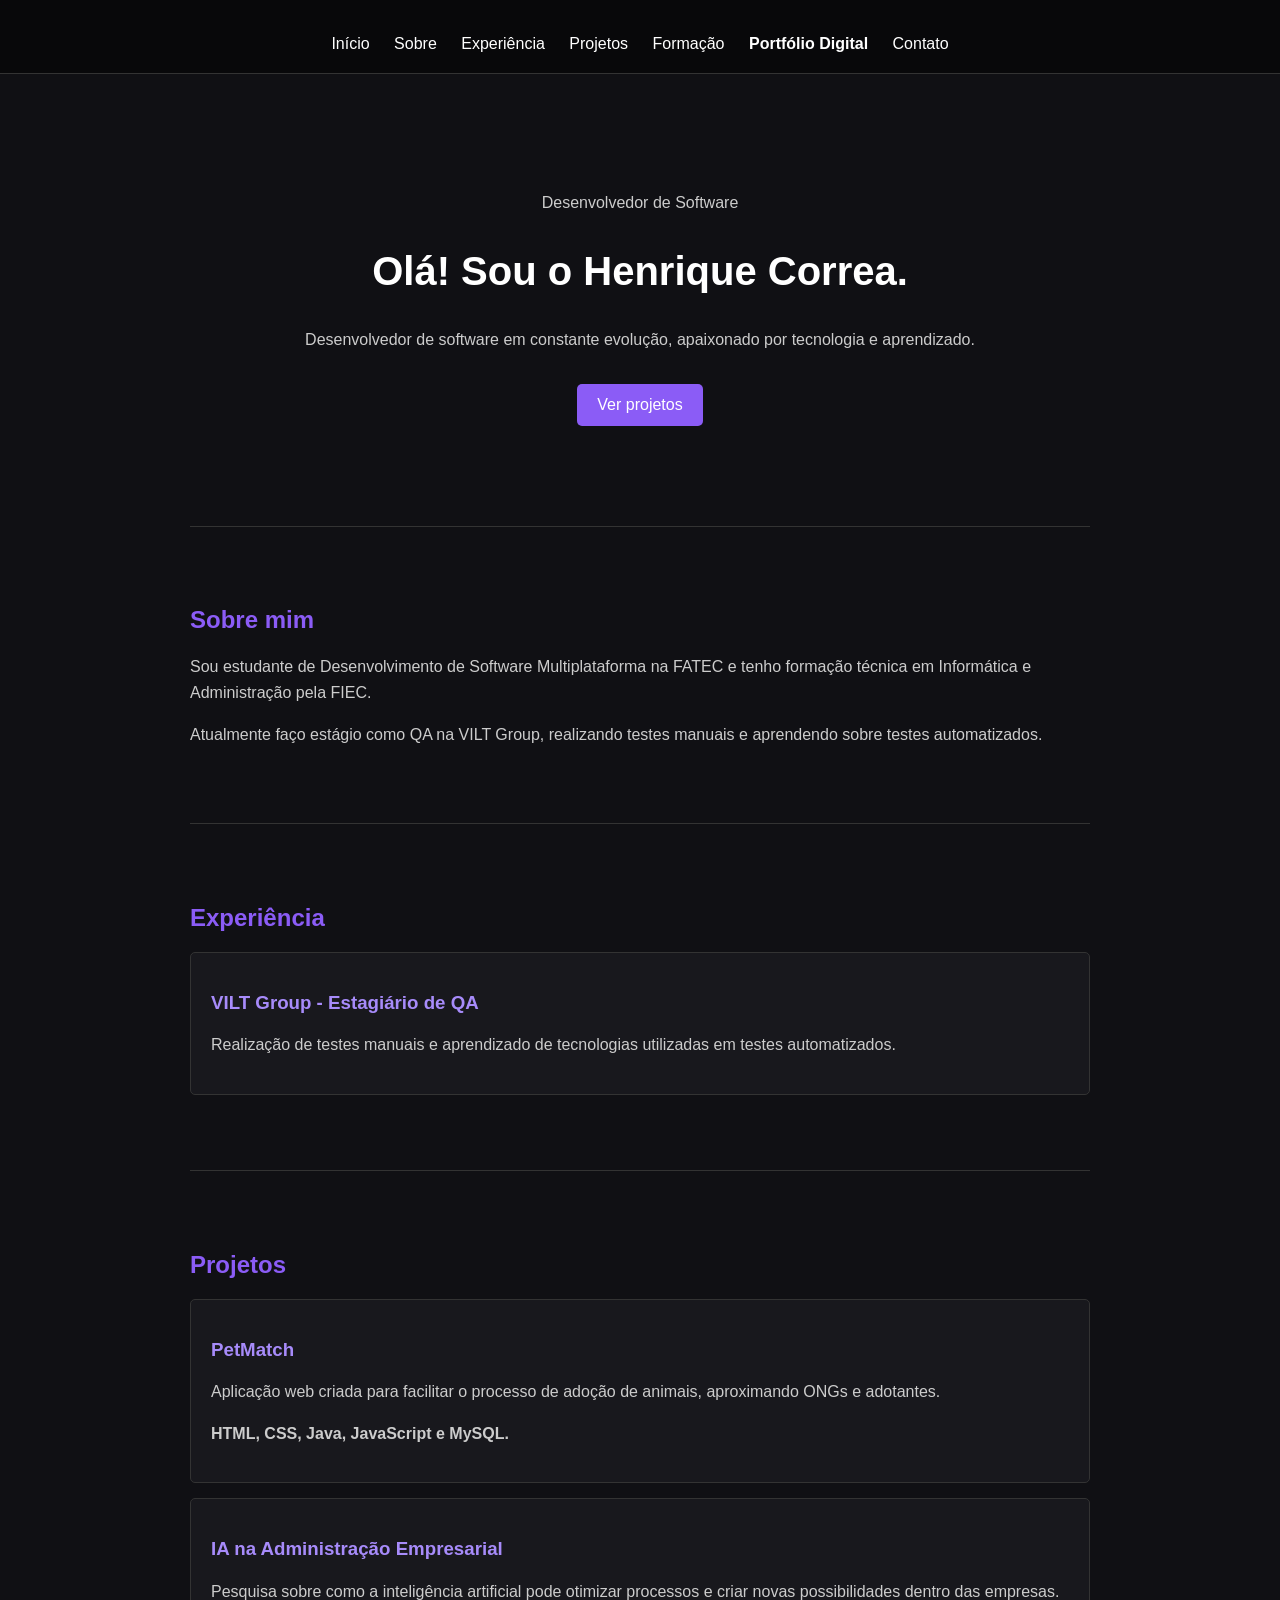
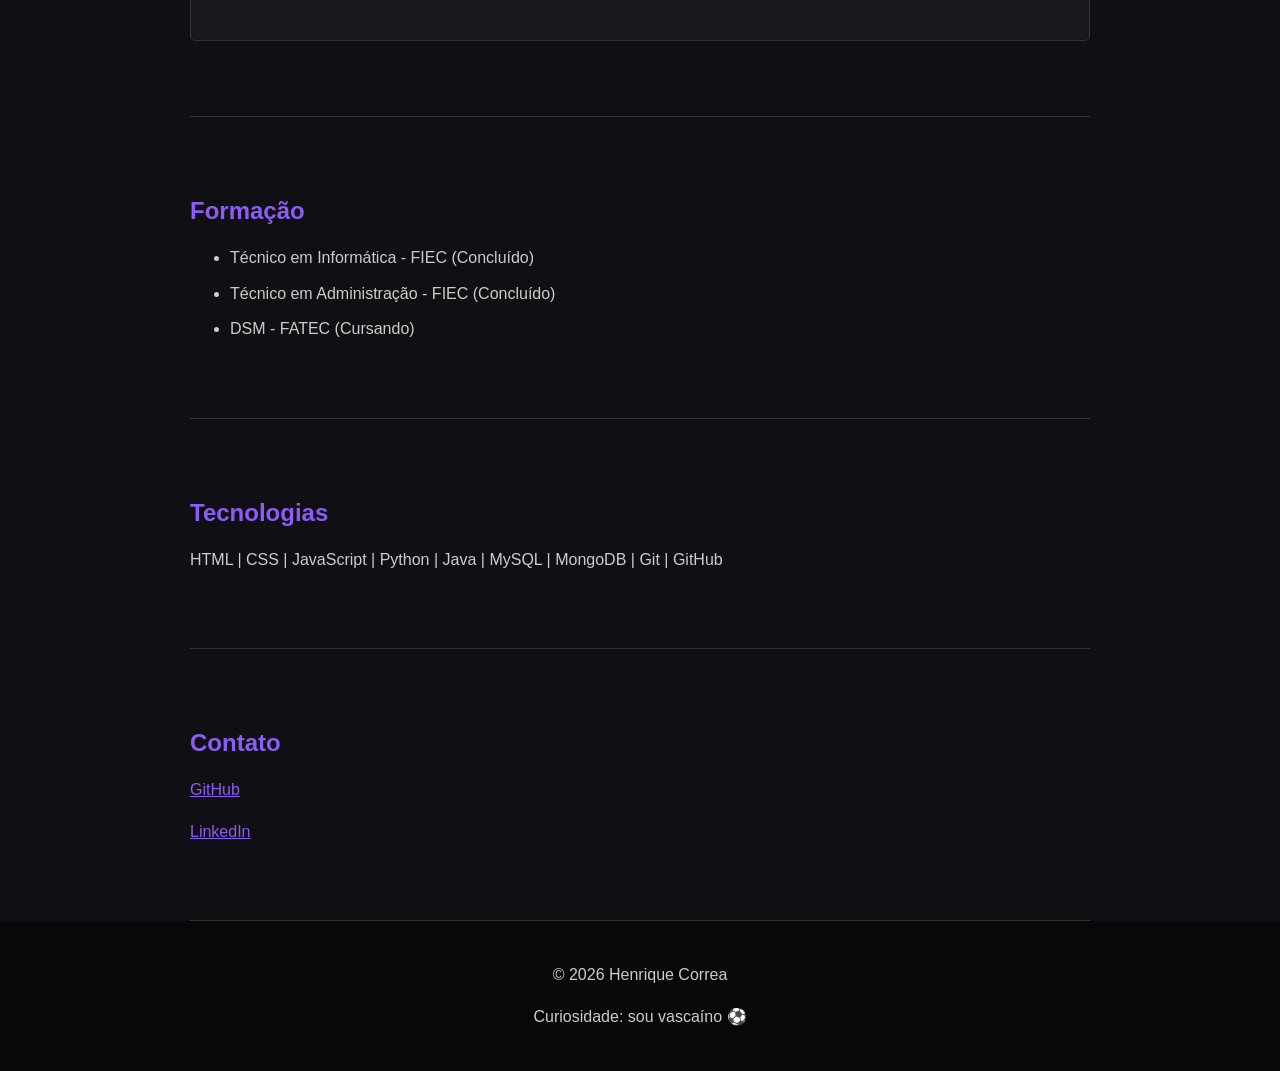
==== commit 3efba589: "Adicionando as atividades e a página de portfólio" ====
--- a/index.html
+++ b/index.html
@@ -10,13 +10,14 @@
 
 <body>
     <header>
-        <h1>Henrique Correa</h1>
         <nav>
             <a href="#inicio">Início</a>
             <a href="#sobre">Sobre</a>
             <a href="#experiencia">Experiência</a>
             <a href="#projetos">Projetos</a>
             <a href="#formacao">Formação</a>
+            <a href="portfolio.html" style="animation: mudarCorRGB 5s infinite; font-weight: bold;">Portfólio
+                Digital</a>
             <a href="#contato">Contato</a>
         </nav>
     </header>
--- a/style.css
+++ b/style.css
@@ -123,4 +123,24 @@
     .inicio h2 {
         font-size: 30px;
     }
+}
+
+@keyframes mudarCorRGB {
+  0% {
+    color: rgb(255, 0, 0); 
+  }
+  50% {
+    color: rgb(0, 255, 0); 
+  }
+  100% {
+    color: rgb(0, 0, 255);
+  }
+}
+
+.grid-atividades {
+    display: grid;
+    /* Cria até 3 colunas de tamanho igual no mínimo de 280px */
+    grid-template-columns: repeat(auto-fit, minmax(420px, 1fr)); 
+    gap: 20px;
+    margin-top: 25px;
 }
